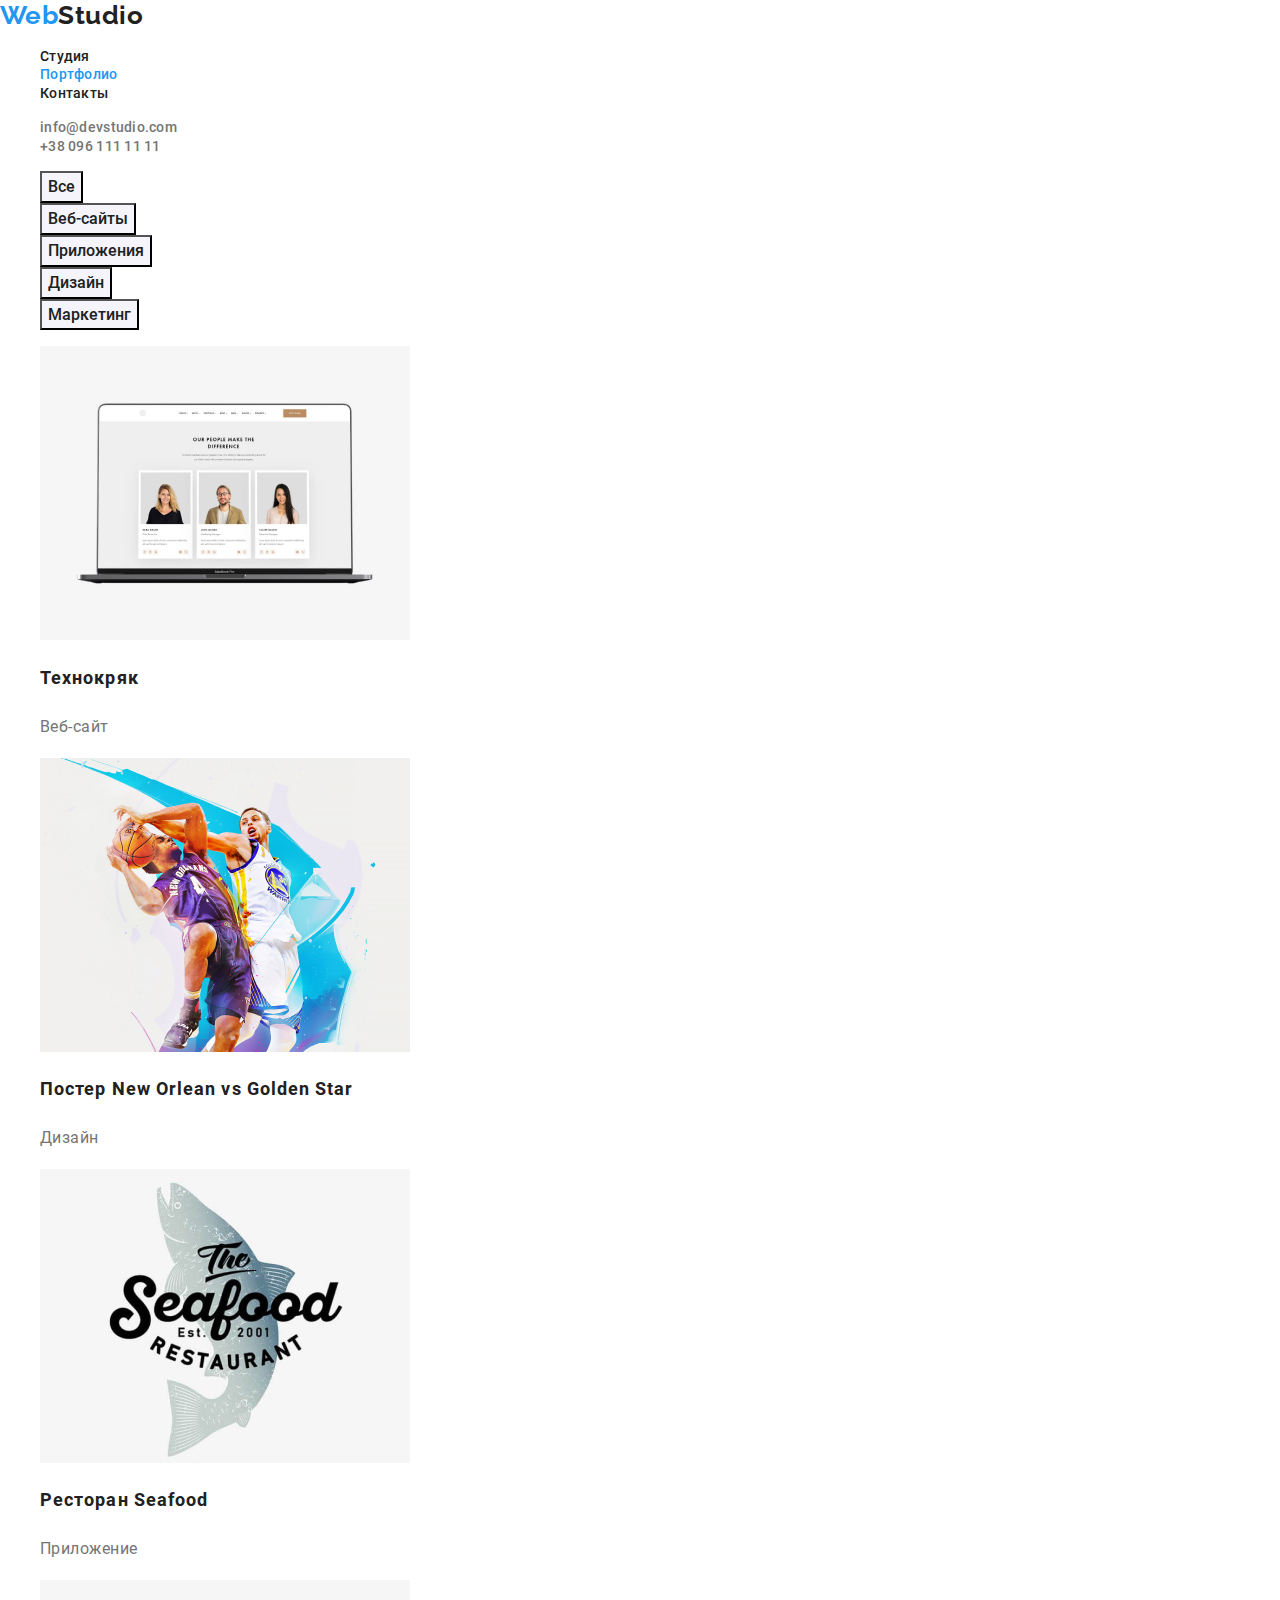
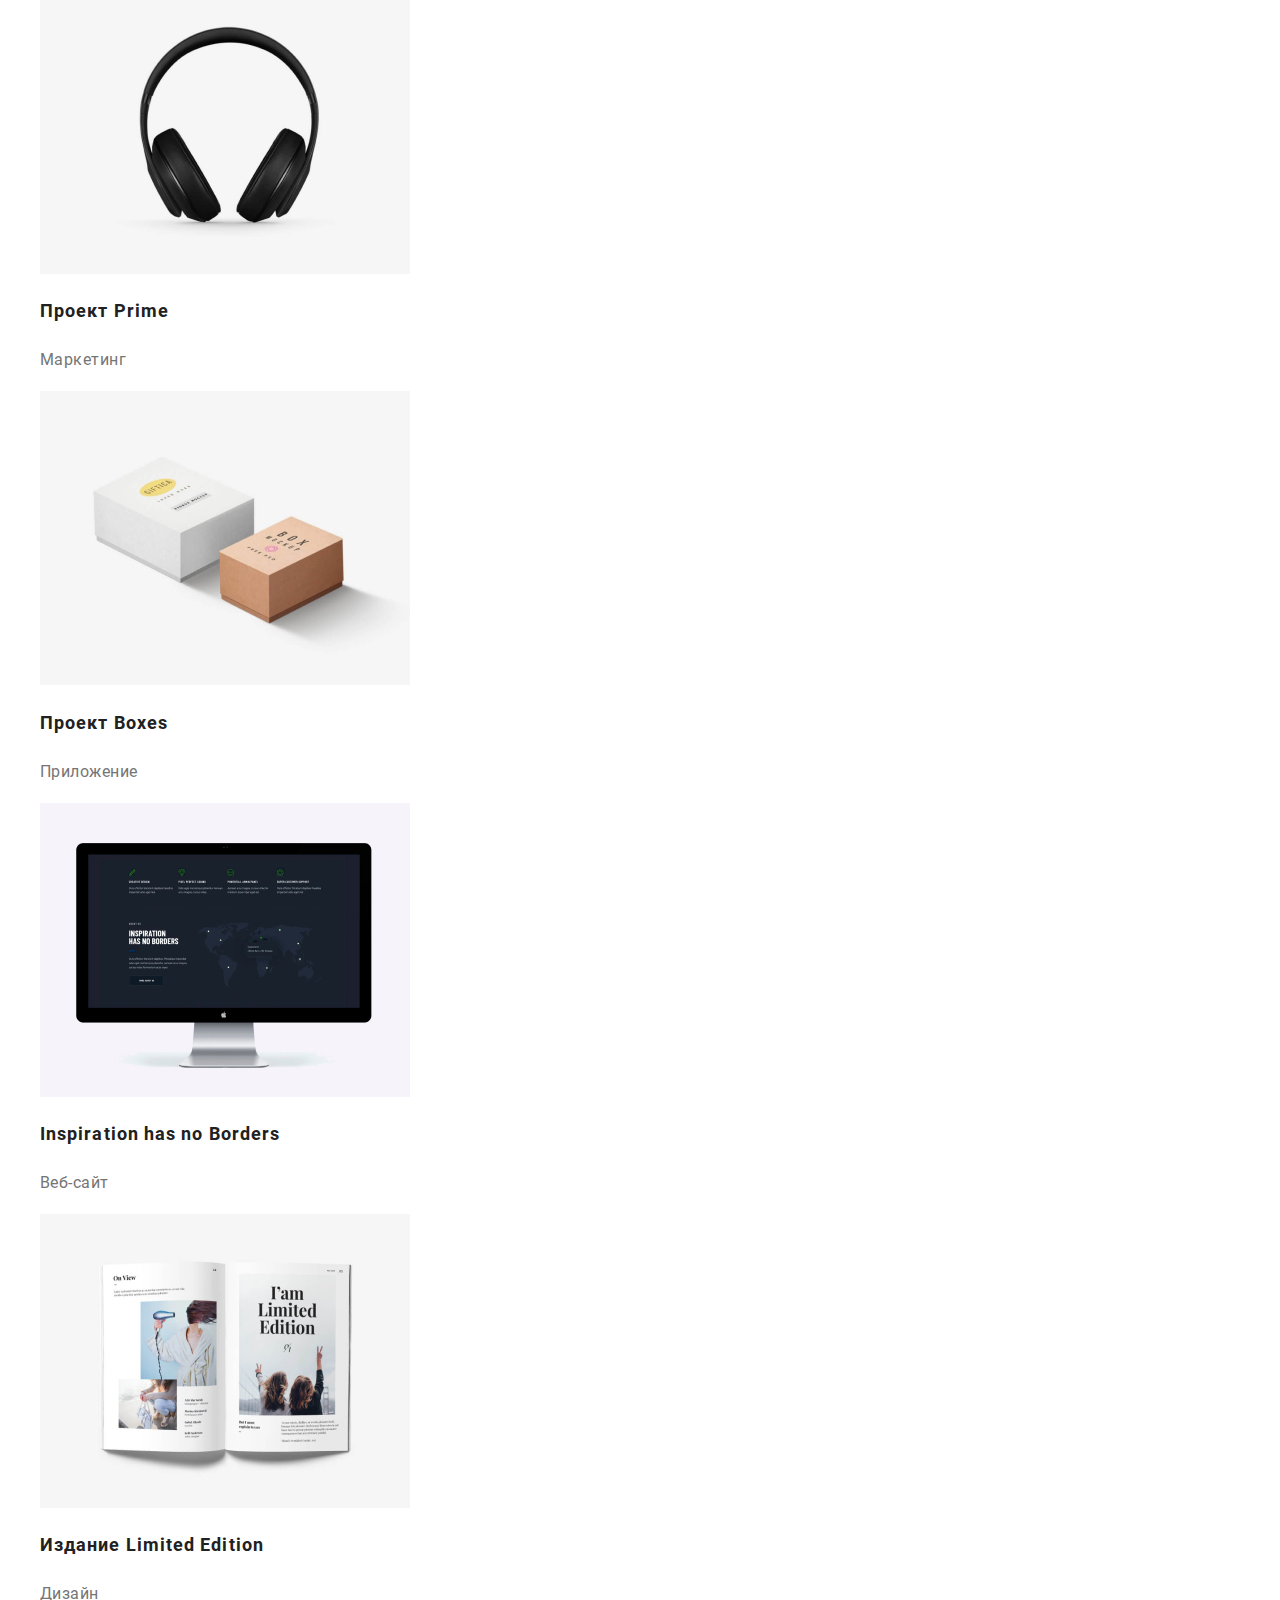
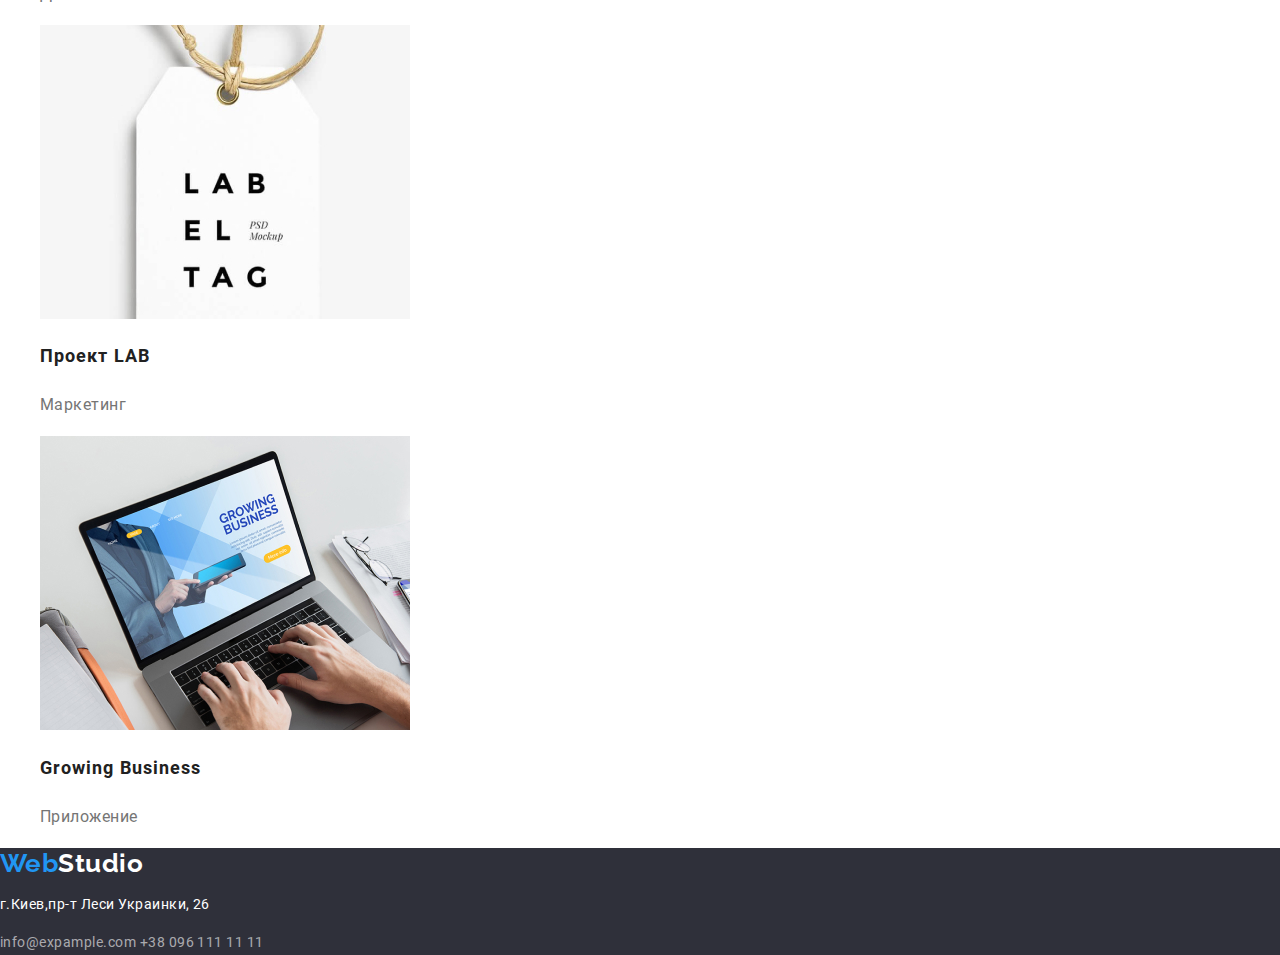
==== portfolio.html @ 57bfd63f "Add files via upload" ====
<!DOCTYPE html>
<html lang="ru-UA">
<head>
  <meta charset="UTF-8">
  <meta name="viewport" content="width=device-width, initial-scale=1.0">
  <title>Портфолио</title>
  <link href="https://fonts.googleapis.com/css2?family=Raleway:wght@700&display=swap" rel="stylesheet">
  <link rel="stylesheet" href="./css/normalize.css">
  <link rel="stylesheet" href="./css/portfolio.css">
</head>
<body>
  <!-- Шапка сайта -->
    <header class="page-header">
      <nav>
        <a href="./index.html" class="logo">Web<span class="logo-header">Studio</span></a>
        <ul class="site-nav list">
          <li><a href="./index.html" class="link">Студия</a></li>
          <li><a href="./portfolio.html" class="link current">Портфолио</a></li>
          <li><a href="" class="link">Контакты</a></li>
        </ul>
      </nav>
      <ul class="header-contacts list">
        <li><a href="mailto:info@devstudio.com" class="link">info@devstudio.com</a></li>
        <li><a href="tel:+380961111111" class="link">+38 096 111 11 11</a></li>
      </ul>
    </header>

  <main>
    <!-- Портфолио -->
    <section class="portfolio">
      <h1 hidden>Портфолио</h1>
      <ul class="list">
        <li><button class="button btn" type="button"> Все</button></li>
        <li><button class="button btn" type="button">Веб-сайты</button></li>
        <li><button class="button btn" type="button">Приложения</button></li>
        <li><button class="button btn" type="button">Дизайн</button></li>
        <li><button class="button btn" type="button">Маркетинг</button></li>
      </ul>
      
      <ul class="list">
        <li>
          <img src="./img-hw-2/img1.jpg" alt="Компьютер" 
           width="370">
          <h2 class="portfolio-title">Технокряк</h2>
          <p>Веб-сайт</p>
        </li>
        <li>
          <img src="./img-hw-2/img2.jpg" alt="Баскетбольный постер" 
           width="370">
          <h2 class="portfolio-title">Постер New Orlean vs Golden Star</h2>
          <p>Дизайн</p>
        </li>
        <li>
          <img src="./img-hw-2/img3.jpg" alt="Логотип Ресторана"
           width="370">
          <h2 class="portfolio-title">Ресторан Seafood</h2>
          <p>Приложение</p>
        </li>
        <li>
          <img src="./img-hw-2/img4.jpg" alt="Наушники" 
           width="370">
          <h2 class="portfolio-title">Проект Prime</h2>
          <p>Маркетинг</p>
        </li>
        <li>
          <img src="./img-hw-2/img5.jpg" alt="Коробочки" width="370">
          <h2 class="portfolio-title">Проект Boxes</h2>
          <p>Приложение</p>
        </li>
        <li>
          <img src="./img-hw-2/img6.jpg" alt="Монитор" width="370">
          <h2 class="portfolio-title">Inspiration has no Borders</h2>
          <p>Веб-сайт</p>
        </li>
        <li>
          <img src="./img-hw-2/img7.jpg" alt="Книга" width="370">
          <h2 class="portfolio-title">Издание Limited Edition</h2>
          <p>Дизайн</p>
        </li>
        <li>
          <img src="./img-hw-2/img8.jpg" alt="Бирка"  width="370">
          <h2 class="portfolio-title">Проект LAB</h2>
          <p>Маркетинг</p>
        </li>
        <li>
          <img src="./img-hw-2/img9.jpg" alt="Работа за компютером"  width="370">
          <h2 class="portfolio-title">Growing Business</h2>
          <p>Приложение</p>
        </li>
      </ul>
    </section>
  </main>

  <!--Подвал сайта-->
<footer class="footer">
  <a href="./index.html" class="logo">Web<span class="logo-footer">Studio</span></a>
  <address class="footer-contacts">
    <p>г.Киев,пр-т Леси Украинки, 26</p>
    <a class="contact" href="mailto:info@expample.com">info@expample.com</a>
    <a class="contact" href="tel:+380961111111">+38 096 111 11 11</a>
  </address>
</footer>
</body>

</html>
---- css/portfolio.css ----
/* Основной цвет текста #757575 */
/* Вторичный цвет текста #212121 */
/* Белый цвет #FFFFFF */
/* Акцент #2196F3 */
/* Цвет контактов футера rgba(255, 255, 255, 0.6) */
/* Цвет основного фона #ffffff */
/* Вторичный цвет фона  #2F303A */
/* Дополнительный цвет фона #F5F4FA */

/* roboto-regular - latin_cyrillic */
@font-face {
  font-family: 'Roboto';
  font-style: normal;
  font-weight: 400;
  src: url('../fonts/roboto/roboto-v20-latin_cyrillic-regular.eot');
  src: local('Roboto'), local('Roboto-Regular'),
    url('../fonts/roboto/roboto-v20-latin_cyrillic-regular.eot?#iefix')
      format('embedded-opentype'),
    /* IE6-IE8 */ url('../fonts/roboto/roboto-v20-latin_cyrillic-regular.woff2')
      format('woff2'),
    /* Super Modern Browsers */
      url('../fonts/roboto/roboto-v20-latin_cyrillic-regular.woff')
      format('woff'),
    /* Modern Browsers */
      url('../fonts/roboto/roboto-v20-latin_cyrillic-regular.ttf')
      format('truetype'),
    /* Safari, Android, iOS */
      url('../fonts/roboto/roboto-v20-latin_cyrillic-regular.svg#Roboto')
      format('svg'); /* Legacy iOS */
}
/* roboto-500 - latin_cyrillic */
@font-face {
  font-family: 'Roboto';
  font-style: normal;
  font-weight: 500;
  src: url('../fonts/roboto/roboto-v20-latin_cyrillic-500.eot');
  src: local('Roboto Medium'), local('Roboto-Medium'),
    url('../fonts/roboto/roboto-v20-latin_cyrillic-500.eot?#iefix')
      format('embedded-opentype'),
    /* IE6-IE8 */ url('../fonts/roboto/roboto-v20-latin_cyrillic-500.woff2')
      format('woff2'),
    /* Super Modern Browsers */
      url('../fonts/roboto/roboto-v20-latin_cyrillic-500.woff') format('woff'),
    /* Modern Browsers */
      url('../fonts/roboto/roboto-v20-latin_cyrillic-500.ttf')
      format('truetype'),
    /* Safari, Android, iOS */
      url('../fonts/roboto/roboto-v20-latin_cyrillic-500.svg#Roboto')
      format('svg'); /* Legacy iOS */
}
/* roboto-700 - latin_cyrillic */
@font-face {
  font-family: 'Roboto';
  font-style: normal;
  font-weight: 700;
  src: url('../fonts/roboto/roboto-v20-latin_cyrillic-700.eot');
  src: local('Roboto Bold'), local('Roboto-Bold'),
    url('../fonts/roboto/roboto-v20-latin_cyrillic-700.eot?#iefix')
      format('embedded-opentype'),
    /* IE6-IE8 */ url('../fonts/roboto/roboto-v20-latin_cyrillic-700.woff2')
      format('woff2'),
    /* Super Modern Browsers */
      url('../fonts/roboto/roboto-v20-latin_cyrillic-700.woff') format('woff'),
    /* Modern Browsers */
      url('../fonts/roboto/roboto-v20-latin_cyrillic-700.ttf')
      format('truetype'),
    /* Safari, Android, iOS */
      url('../fonts/roboto/roboto-v20-latin_cyrillic-700.svg#Roboto')
      format('svg'); /* Legacy iOS */
}
/* roboto-900 - latin_cyrillic */
@font-face {
  font-family: 'Roboto';
  font-style: normal;
  font-weight: 900;
  src: url('../fonts/roboto/roboto-v20-latin_cyrillic-900.eot');
  src: local('Roboto Black'), local('Roboto-Black'),
    url('../fonts/roboto/roboto-v20-latin_cyrillic-900.eot?#iefix')
      format('embedded-opentype'),
    /* IE6-IE8 */ url('../fonts/roboto/roboto-v20-latin_cyrillic-900.woff2')
      format('woff2'),
    /* Super Modern Browsers */
      url('../fonts/roboto/roboto-v20-latin_cyrillic-900.woff') format('woff'),
    /* Modern Browsers */
      url('../fonts/roboto/roboto-v20-latin_cyrillic-900.ttf')
      format('truetype'),
    /* Safari, Android, iOS */
      url('../fonts/roboto/roboto-v20-latin_cyrillic-900.svg#Roboto')
      format('svg'); /* Legacy iOS */
}

:root {
  --main-text-color: #757575;
  --title-text-color: #212121;
  --accent: #2196f3;
  --white: #ffffff;
  --footer-contact: rgba (255, 255, 255, 0.6);
  --main-bgc: #ffffff;
  --scnd-bgc: #2f303a;
  --third-bgc: #f5f4fa;
}

/* Страница Портфолио */

.list {
  list-style: none;
}
body {
  background-color: var(--main-bgc);

  font-family: 'Roboto', sans-serif;
  letter-spacing: 0.03em;
  color: var(--main-text-color);
}

/* Стилизация Чердака */
.page-header .link {
  font-weight: 500;
  font-size: 14px;
  line-height: 1.14;
  letter-spacing: 0.02em;
  text-decoration: none;
  color: #212121;
}
.site-nav .link.current {
  color: var(--accent);
}
.site-nav .link:hover,
.site-nav .link:focus {
  color: var(--accent);
}
.header-contacts .link:hover,
.header-contacts .link:focus {
  color: var(--accent);
}
.logo {
  font-family: 'Raleway', sans-serif;
  font-weight: 700;
  font-size: 26px;
  line-height: 1.19;
  text-decoration: none;
  color: #2196f3;
}
.logo-header {
  color: var(--title-text-color);
}
.header-contacts .link {
  text-decoration: none;
  color: var(--main-text-color);
}
/* Стилизация портфолио */
.portfolio-title {
  font-weight: 700;
  font-size: 18px;
  line-height: 2;
  letter-spacing: 0.06em;
  color: var(--title-text-color);
}
.portfolio p {
  font-size: 16px;
  line-height: 1.87;
}
.button {
  font-family: inherit;
}
.btn {
  background-color: var(--third-bgc);

  font-weight: 500;
  font-size: 16px;
  line-height: 1.62;
  color: var(--title-text-color);
}
.btn:hover,
.btn:focus {
  background-color: var(--accent);
  color: var(--white);
}

/* Стилизация подвала  */
.footer {
  background-color: #2f303a;

  font-weight: 400;
  font-size: 14px;
  line-height: 1.71;
}
.logo-footer {
  color: var(--white);
}
.footer-contacts p {
  font-style: normal;
  text-decoration: none;
  color: #ffffff;
}
.footer-contacts a {
  font-style: normal;
  text-decoration: none;
  color: rgba(255, 255, 255, 0.6);
}
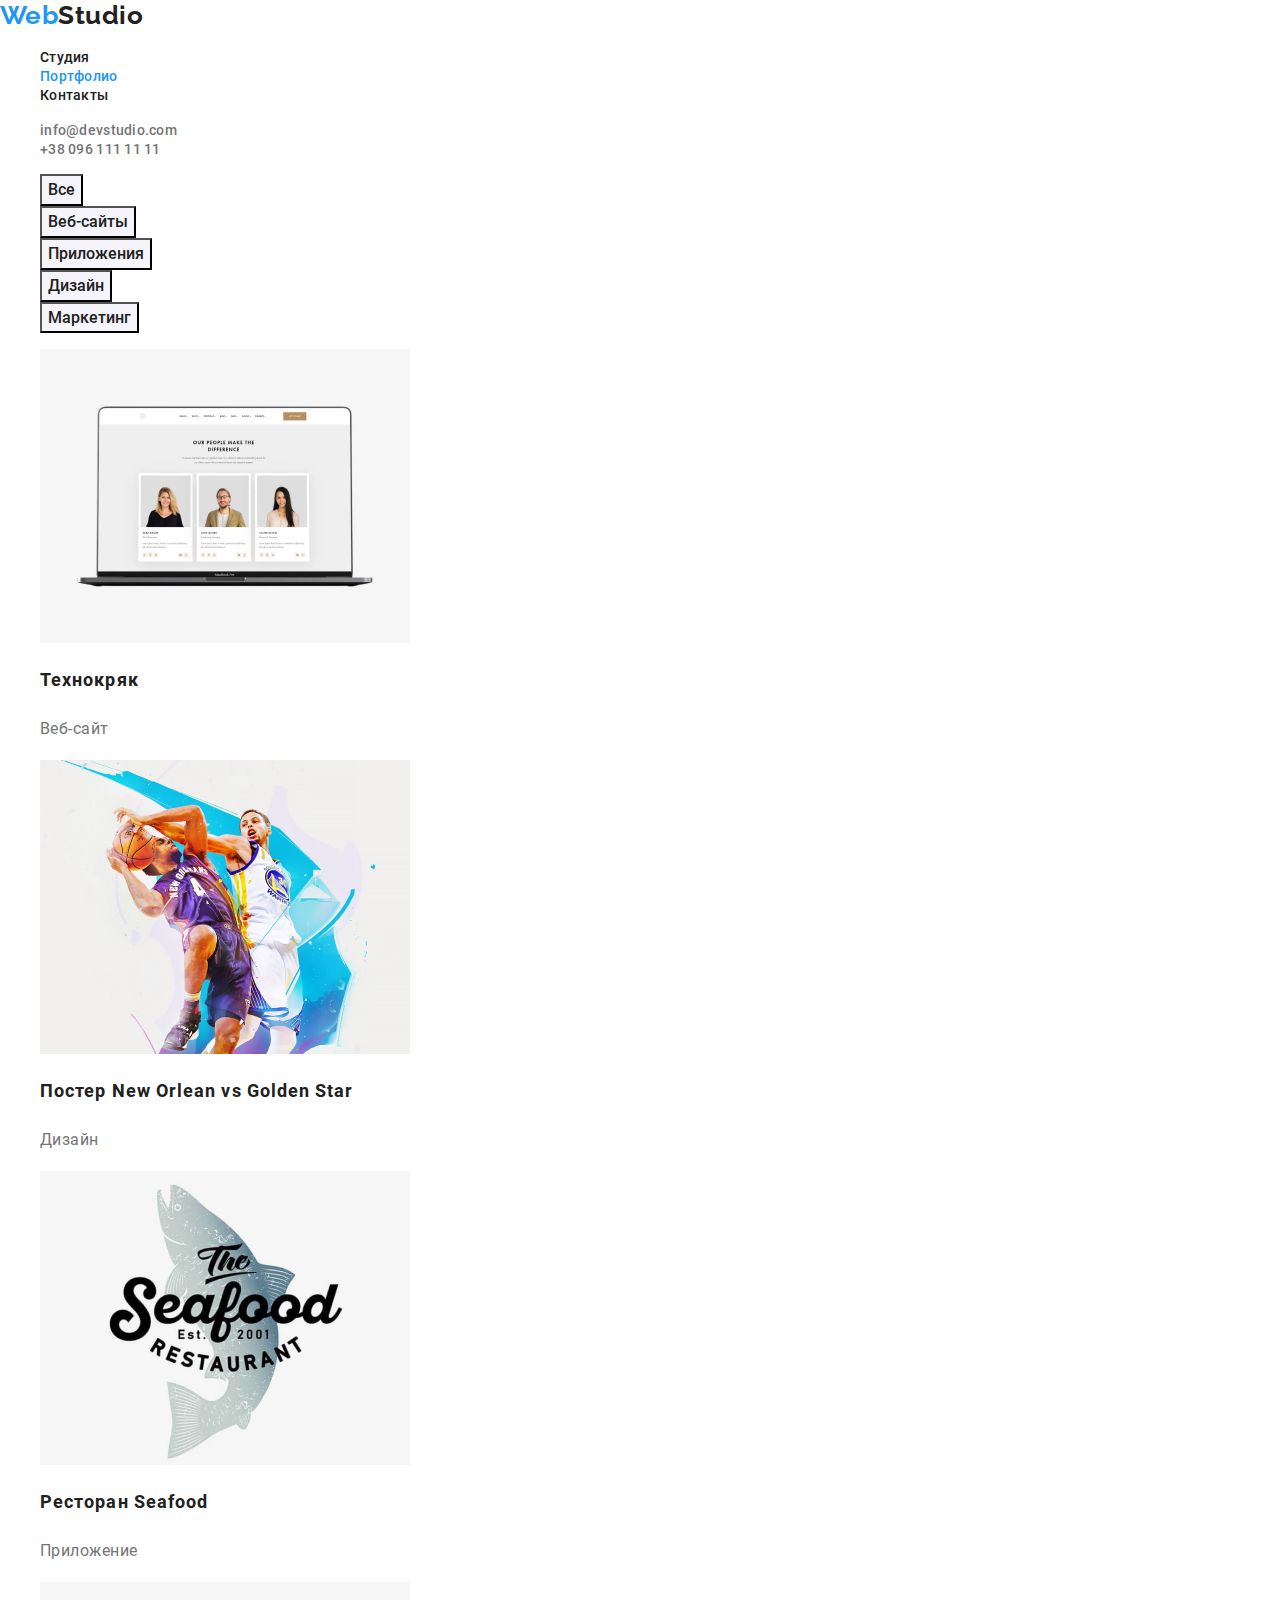
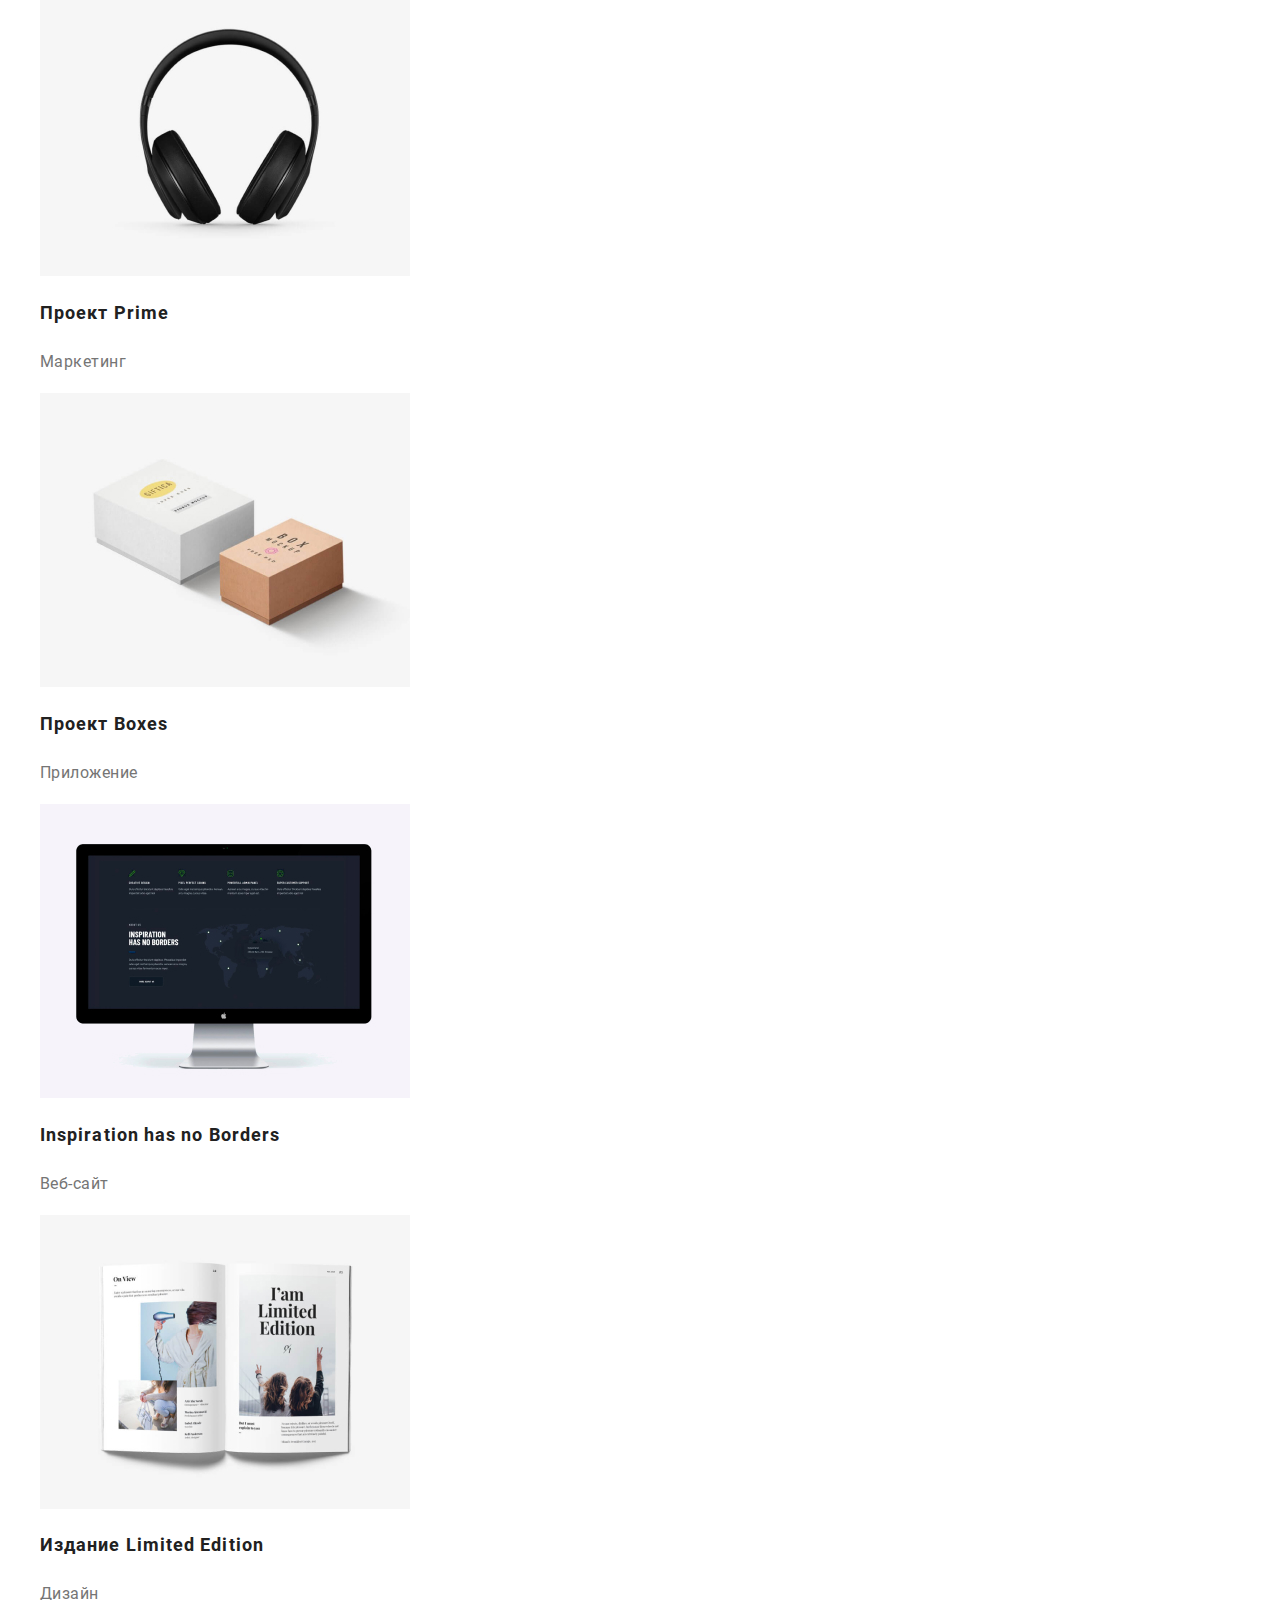
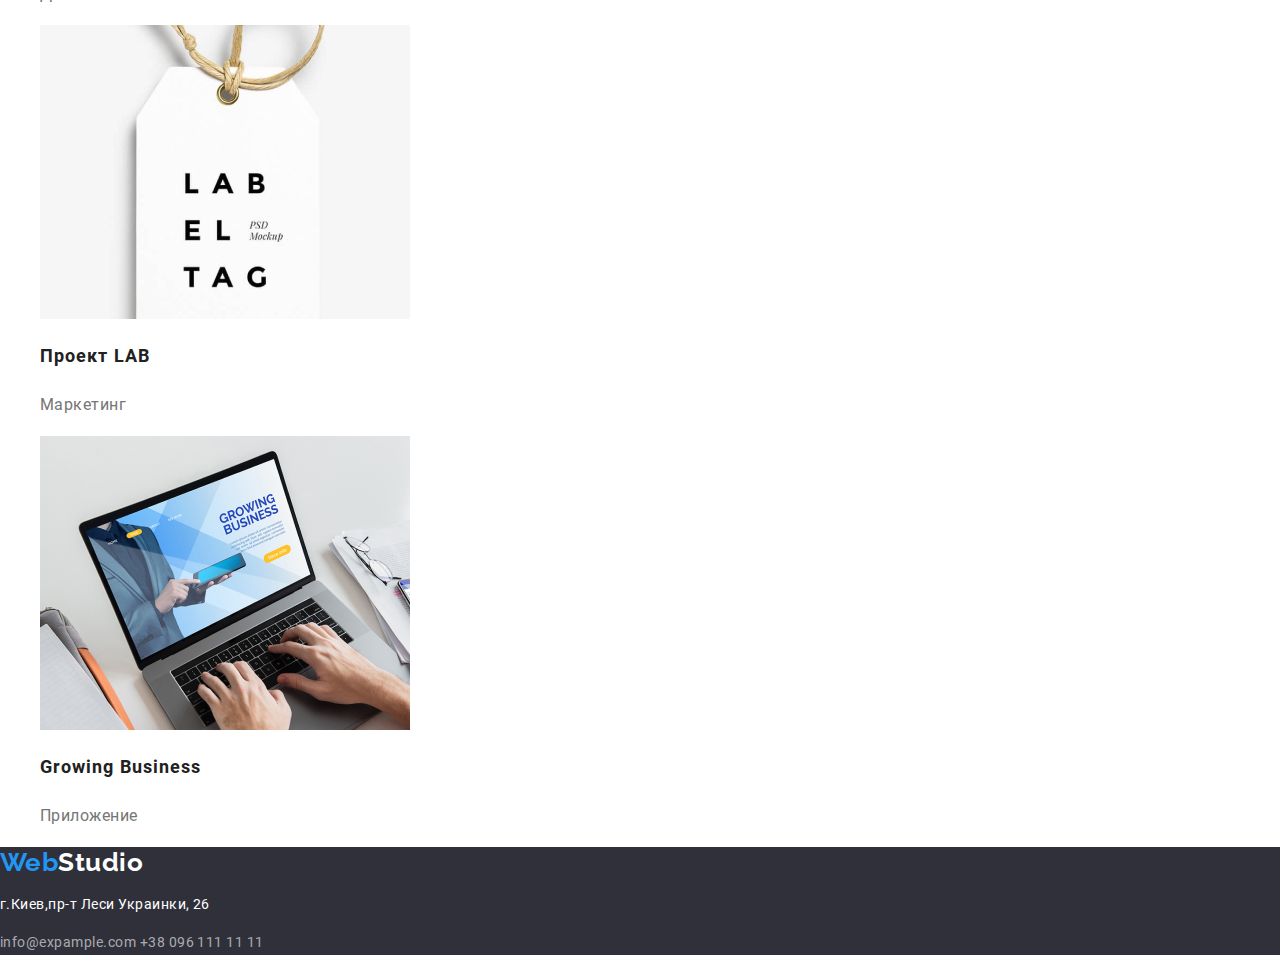
==== commit 3c85a953: "chenging normalize.css" ====
--- a/portfolio.html
+++ b/portfolio.html
@@ -5,7 +5,9 @@
   <meta name="viewport" content="width=device-width, initial-scale=1.0">
   <title>Портфолио</title>
   <link href="https://fonts.googleapis.com/css2?family=Raleway:wght@700&display=swap" rel="stylesheet">
-  <link rel="stylesheet" href="./css/normalize.css">
+  <link rel="stylesheet" href="https://cdnjs.cloudflare.com/ajax/libs/modern-normalize/1.0.0/modern-normalize.min.css"
+  integrity="sha512-ISS7cAi1PEhQ8jnbJpJZMd29NlhNj4AWYyLOSp2CE/CsHxTCu+r+t0D2yoJudVrd0/8fTVPUVDzY5Tvli75u/g=="
+  crossorigin="anonymous" /> 
   <link rel="stylesheet" href="./css/portfolio.css">
 </head>
 <body>
--- a/css/portfolio.css
+++ b/css/portfolio.css
@@ -100,12 +100,23 @@
   --third-bgc: #f5f4fa;
 }
 
+html {
+  box-sizing: border-box;
+}
+
+*,  /* всем элементам */
+*::before,  /* всем элементам до и после */
+*::after {
+  box-sizing: inherit; /*наследовать размер*/
+}
+
 /* Страница Портфолио */
 
 .list {
   list-style: none;
 }
 body {
+  margin: 0;
   background-color: var(--main-bgc);
 
   font-family: 'Roboto', sans-serif;
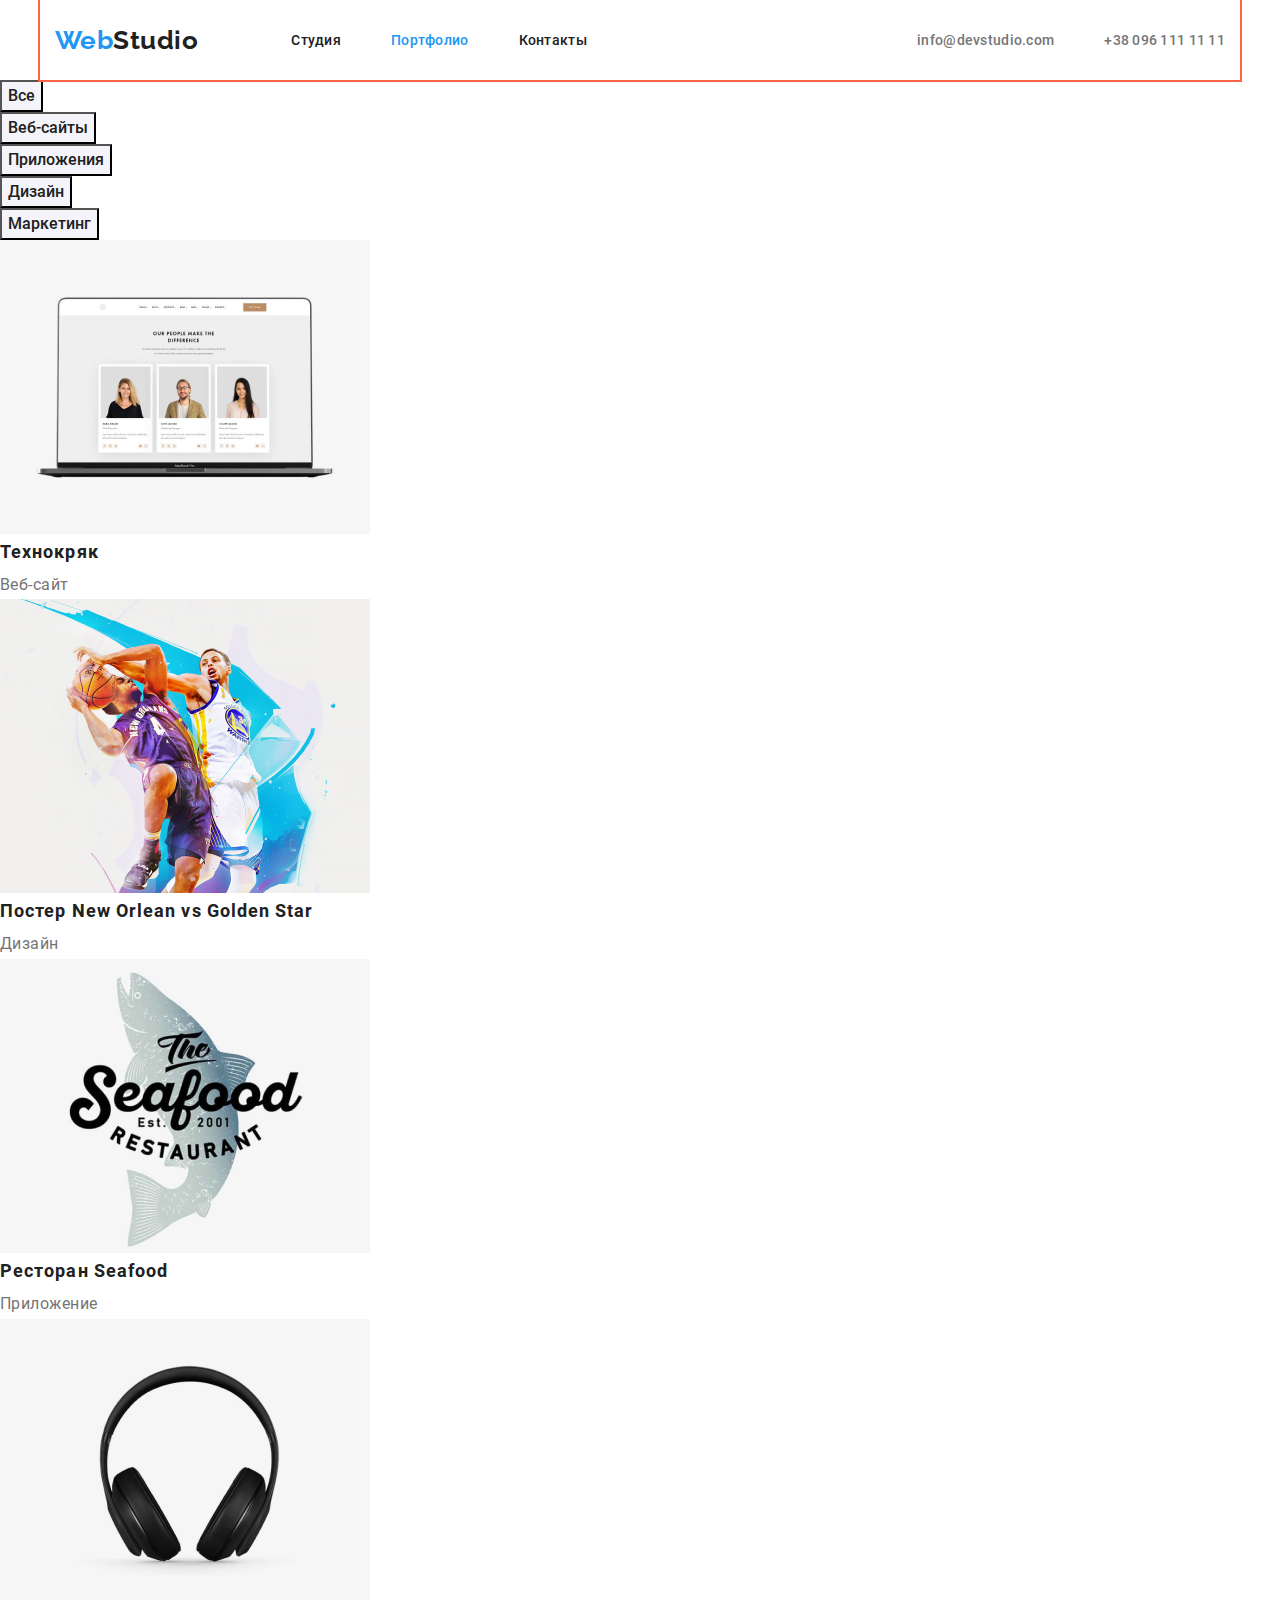
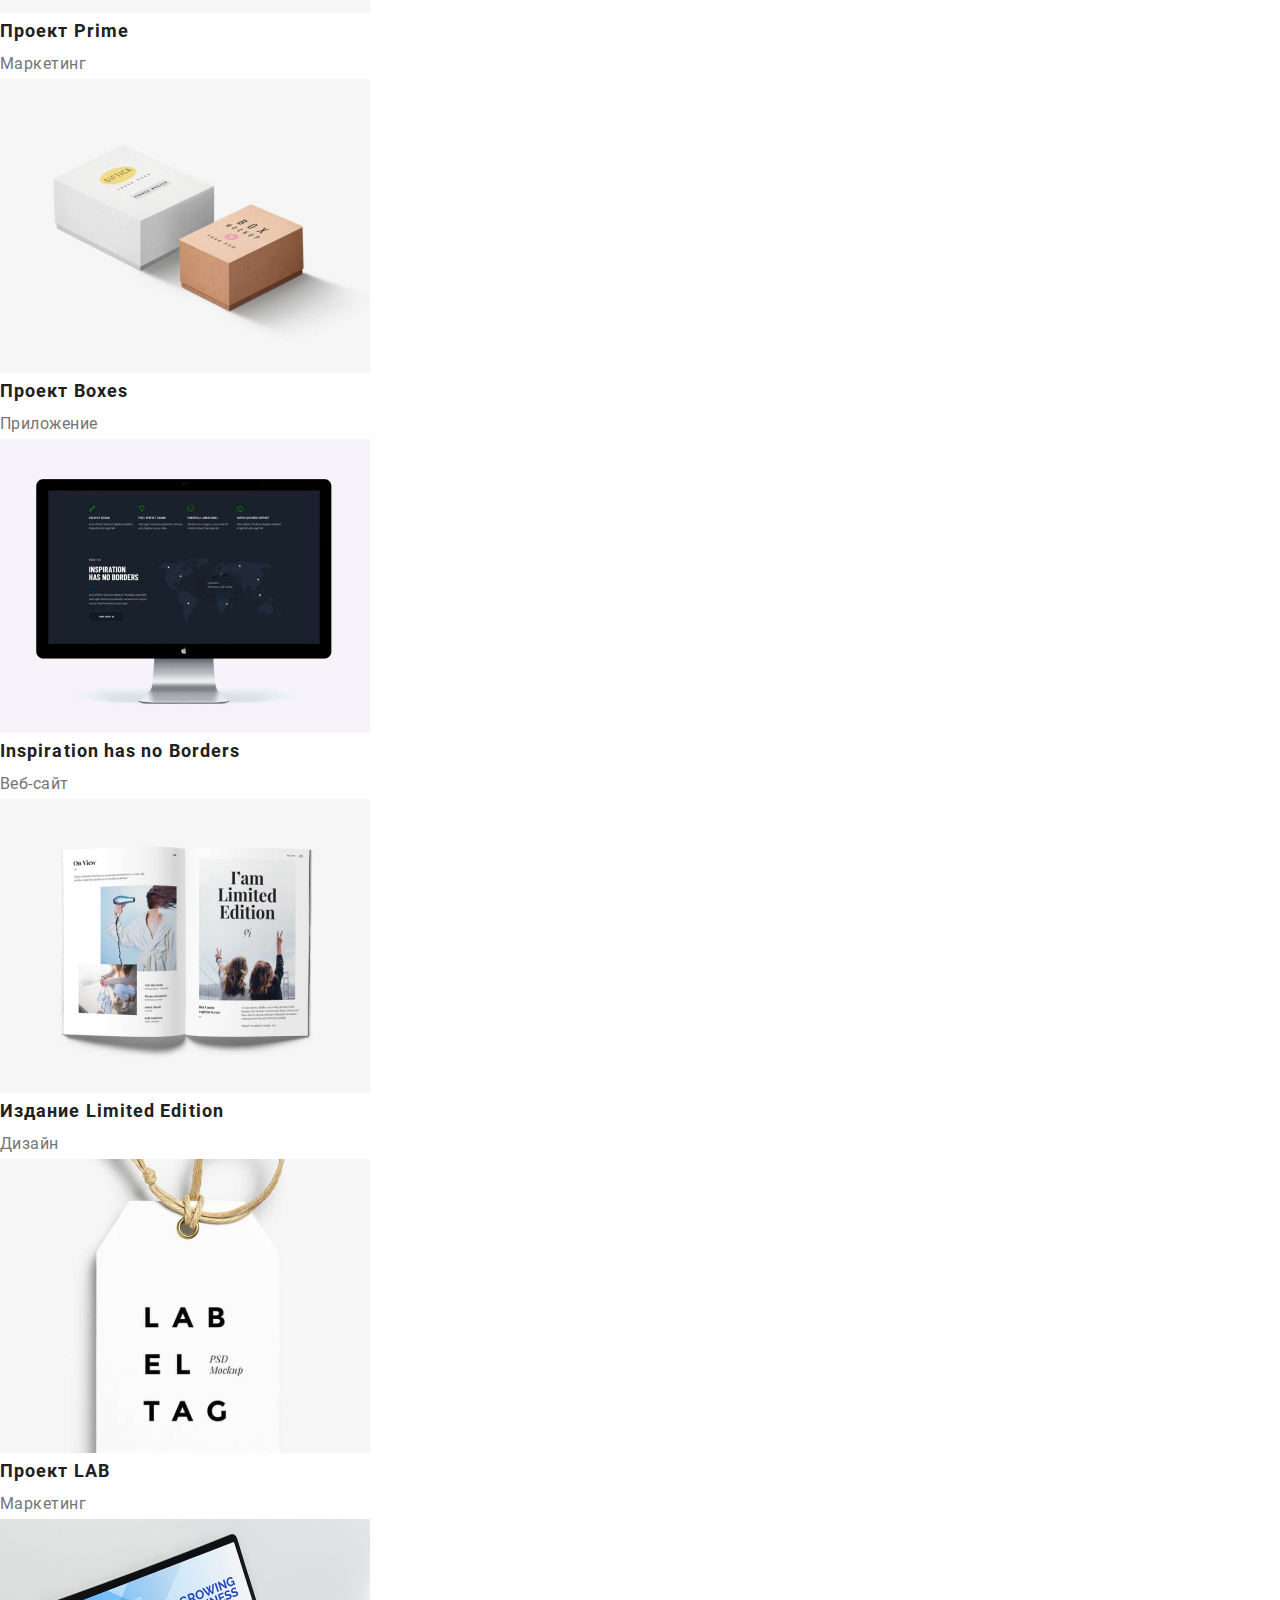
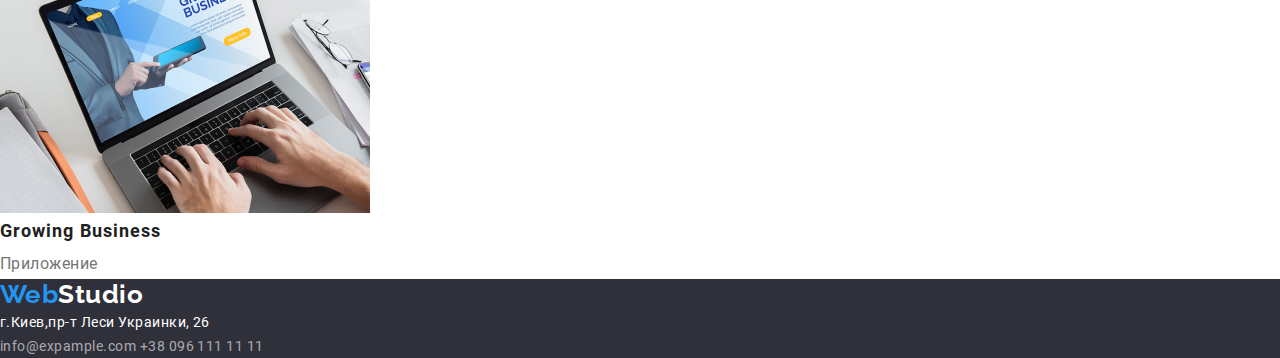
==== commit a8f6241f: "Разметка хедера, хиро и преймущества" ====
--- a/portfolio.html
+++ b/portfolio.html
@@ -8,24 +8,28 @@
   <link rel="stylesheet" href="https://cdnjs.cloudflare.com/ajax/libs/modern-normalize/1.0.0/modern-normalize.min.css"
   integrity="sha512-ISS7cAi1PEhQ8jnbJpJZMd29NlhNj4AWYyLOSp2CE/CsHxTCu+r+t0D2yoJudVrd0/8fTVPUVDzY5Tvli75u/g=="
   crossorigin="anonymous" /> 
+  <link rel="stylesheet" href="./css/common.css">
   <link rel="stylesheet" href="./css/portfolio.css">
 </head>
 <body>
   <!-- Шапка сайта -->
     <header class="page-header">
-      <nav>
+      <div class="head-box container">
         <a href="./index.html" class="logo">Web<span class="logo-header">Studio</span></a>
-        <ul class="site-nav list">
-          <li><a href="./index.html" class="link">Студия</a></li>
-          <li><a href="./portfolio.html" class="link current">Портфолио</a></li>
-          <li><a href="" class="link">Контакты</a></li>
+        <nav class="site-nav">
+          <ul class="nav-list list">
+            <li class="item"><a href="./index.html" class="link">Студия</a></li>
+            <li class="item"><a href="./portfolio.html" class="link current">Портфолио</a></li>
+            <li class="item"><a href="" class="link">Контакты</a></li>
+          </ul>
+        </nav>
+        <ul class="header-contacts list">
+          <li class="item"><a href="mailto:info@devstudio.com" class="link">info@devstudio.com</a></li>
+          <li class="item"><a href="tel:+380961111111" class="link">+38 096 111 11 11</a></li>
         </ul>
-      </nav>
-      <ul class="header-contacts list">
-        <li><a href="mailto:info@devstudio.com" class="link">info@devstudio.com</a></li>
-        <li><a href="tel:+380961111111" class="link">+38 096 111 11 11</a></li>
-      </ul>
+      </div>
     </header>
+
 
   <main>
     <!-- Портфолио -->
--- a/css/common.css
+++ b/css/common.css
@@ -0,0 +1,245 @@
+/* Основной цвет текста #757575 */
+/* Вторичный цвет текста #212121 */
+/* Белый цвет #FFFFFF */
+/* Акцент #2196F3 */
+/* Цвет контактов футера rgba(255, 255, 255, 0.6) */
+/* Цвет основного фона #ffffff */
+/* Вторичный цвет фона  #2F303A */
+/* Дополнительный цвет фона #F5F4FA */
+
+/* roboto-regular - latin_cyrillic */
+@font-face {
+  font-family: 'Roboto';
+  font-style: normal;
+  font-weight: 400;
+  src: url('../fonts/roboto/roboto-v20-latin_cyrillic-regular.eot');
+  src: local('Roboto'), local('Roboto-Regular'),
+    url('../fonts/roboto/roboto-v20-latin_cyrillic-regular.eot?#iefix')
+      format('embedded-opentype'),
+    /* IE6-IE8 */ url('../fonts/roboto/roboto-v20-latin_cyrillic-regular.woff2')
+      format('woff2'),
+    /* Super Modern Browsers */
+      url('../fonts/roboto/roboto-v20-latin_cyrillic-regular.woff')
+      format('woff'),
+    /* Modern Browsers */
+      url('../fonts/roboto/roboto-v20-latin_cyrillic-regular.ttf')
+      format('truetype'),
+    /* Safari, Android, iOS */
+      url('../fonts/roboto/roboto-v20-latin_cyrillic-regular.svg#Roboto')
+      format('svg'); /* Legacy iOS */
+}
+/* roboto-500 - latin_cyrillic */
+@font-face {
+  font-family: 'Roboto';
+  font-style: normal;
+  font-weight: 500;
+  src: url('../fonts/roboto/roboto-v20-latin_cyrillic-500.eot');
+  src: local('Roboto Medium'), local('Roboto-Medium'),
+    url('../fonts/roboto/roboto-v20-latin_cyrillic-500.eot?#iefix')
+      format('embedded-opentype'),
+    /* IE6-IE8 */ url('../fonts/roboto/roboto-v20-latin_cyrillic-500.woff2')
+      format('woff2'),
+    /* Super Modern Browsers */
+      url('../fonts/roboto/roboto-v20-latin_cyrillic-500.woff') format('woff'),
+    /* Modern Browsers */
+      url('../fonts/roboto/roboto-v20-latin_cyrillic-500.ttf')
+      format('truetype'),
+    /* Safari, Android, iOS */
+      url('../fonts/roboto/roboto-v20-latin_cyrillic-500.svg#Roboto')
+      format('svg'); /* Legacy iOS */
+}
+/* roboto-700 - latin_cyrillic */
+@font-face {
+  font-family: 'Roboto';
+  font-style: normal;
+  font-weight: 700;
+  src: url('../fonts/roboto/roboto-v20-latin_cyrillic-700.eot');
+  src: local('Roboto Bold'), local('Roboto-Bold'),
+    url('../fonts/roboto/roboto-v20-latin_cyrillic-700.eot?#iefix')
+      format('embedded-opentype'),
+    /* IE6-IE8 */ url('../fonts/roboto/roboto-v20-latin_cyrillic-700.woff2')
+      format('woff2'),
+    /* Super Modern Browsers */
+      url('../fonts/roboto/roboto-v20-latin_cyrillic-700.woff') format('woff'),
+    /* Modern Browsers */
+      url('../fonts/roboto/roboto-v20-latin_cyrillic-700.ttf')
+      format('truetype'),
+    /* Safari, Android, iOS */
+      url('../fonts/roboto/roboto-v20-latin_cyrillic-700.svg#Roboto')
+      format('svg'); /* Legacy iOS */
+}
+/* roboto-900 - latin_cyrillic */
+@font-face {
+  font-family: 'Roboto';
+  font-style: normal;
+  font-weight: 900;
+  src: url('../fonts/roboto/roboto-v20-latin_cyrillic-900.eot');
+  src: local('Roboto Black'), local('Roboto-Black'),
+    url('../fonts/roboto/roboto-v20-latin_cyrillic-900.eot?#iefix')
+      format('embedded-opentype'),
+    /* IE6-IE8 */ url('../fonts/roboto/roboto-v20-latin_cyrillic-900.woff2')
+      format('woff2'),
+    /* Super Modern Browsers */
+      url('../fonts/roboto/roboto-v20-latin_cyrillic-900.woff') format('woff'),
+    /* Modern Browsers */
+      url('../fonts/roboto/roboto-v20-latin_cyrillic-900.ttf')
+      format('truetype'),
+    /* Safari, Android, iOS */
+      url('../fonts/roboto/roboto-v20-latin_cyrillic-900.svg#Roboto')
+      format('svg'); /* Legacy iOS */
+}
+
+:root {
+  --main-text-color: #757575;
+  --title-text-color: #212121;
+  --accent: #2196f3;
+  --white: #ffffff;
+  --footer-contact: rgba (255, 255, 255, 0.6);
+  --main-bgc: #ffffff;
+  --scnd-bgc: #2f303a;
+  --third-bgc: #f5f4fa;
+}
+
+html {
+  box-sizing: border-box;
+}
+
+*,
+*::before,
+*::after {
+  box-sizing: inherit;
+}
+
+/* Утилиты */
+
+.visually-hidden {
+  position: absolute !important;
+  clip: rect(1px 1px 1px 1px);
+  clip: rect(1px, 1px, 1px, 1px);
+  padding: 0 !important;
+  border: 0 !important;
+  height: 1px !important;
+  width: 1px !important;
+  overflow: hidden;
+}
+
+img {
+  display: block;
+  max-width: 100%;
+  height: auto;
+}
+
+h1,
+h2,
+h3,
+p {
+  margin: 0;
+}
+
+.section {
+  padding-top: 94px;
+  padding-bottom: 94px;
+}
+
+.list {
+  padding: 0;
+  margin: 0;
+  list-style: none;
+}
+.container {
+  width: 1200px;
+  padding-left: 15px;
+  padding-right: 15px;
+  margin-right: auto;
+  margin-left: auto;
+  outline: 2px solid tomato;
+}
+
+/* Главная страница */
+
+body {
+  margin: 0;
+  background-color: var(--main-bgc);
+
+  font-family: 'Roboto', sans-serif;
+  letter-spacing: 0.03em;
+  color: var(--main-text-color);
+}
+
+/* Шапка */
+
+.page-header .link {
+  font-weight: 500;
+  font-size: 14px;
+  line-height: 1.142;
+  letter-spacing: 0.02em;
+  text-decoration: none;
+  color: #212121;
+}
+
+.head-box {
+  display: flex;
+  align-items: center;
+}
+
+.logo {
+  font-family: 'Raleway', sans-serif;
+  font-weight: 700;
+  font-size: 26px;
+  line-height: 1.192;
+  text-decoration: none;
+  color: #2196f3;
+}
+.logo-header {
+  color: var(--title-text-color);
+}
+
+.site-nav {
+  margin-left: 93px;
+}
+.site-nav .link.current {
+  color: var(--accent);
+}
+.site-nav .link:hover,
+.site-nav .link:focus {
+  color: var(--accent);
+}
+
+.nav-list {
+  display: flex;
+}
+
+.nav-list .link {
+  display: block;
+  padding-top: 32px;
+  padding-bottom: 32px;
+}
+
+.nav-list .item:not(:last-child) {
+  margin-right: 50px;
+}
+
+.header-contacts {
+  display: flex;
+  margin-left: auto;
+}
+
+.header-contacts .link {
+  display: block;
+  padding-top: 32px;
+  padding-bottom: 32px;
+}
+
+.header-contacts .link:hover,
+.header-contacts .link:focus {
+  color: var(--accent);
+}
+
+.header-contacts .link {
+  color: var(--main-text-color);
+  text-decoration: none;
+}
+
+.header-contacts .item + .item {
+  margin-left: 50px;
+}
--- a/css/portfolio.css
+++ b/css/portfolio.css
@@ -1,164 +1,3 @@
-/* Основной цвет текста #757575 */
-/* Вторичный цвет текста #212121 */
-/* Белый цвет #FFFFFF */
-/* Акцент #2196F3 */
-/* Цвет контактов футера rgba(255, 255, 255, 0.6) */
-/* Цвет основного фона #ffffff */
-/* Вторичный цвет фона  #2F303A */
-/* Дополнительный цвет фона #F5F4FA */
-
-/* roboto-regular - latin_cyrillic */
-@font-face {
-  font-family: 'Roboto';
-  font-style: normal;
-  font-weight: 400;
-  src: url('../fonts/roboto/roboto-v20-latin_cyrillic-regular.eot');
-  src: local('Roboto'), local('Roboto-Regular'),
-    url('../fonts/roboto/roboto-v20-latin_cyrillic-regular.eot?#iefix')
-      format('embedded-opentype'),
-    /* IE6-IE8 */ url('../fonts/roboto/roboto-v20-latin_cyrillic-regular.woff2')
-      format('woff2'),
-    /* Super Modern Browsers */
-      url('../fonts/roboto/roboto-v20-latin_cyrillic-regular.woff')
-      format('woff'),
-    /* Modern Browsers */
-      url('../fonts/roboto/roboto-v20-latin_cyrillic-regular.ttf')
-      format('truetype'),
-    /* Safari, Android, iOS */
-      url('../fonts/roboto/roboto-v20-latin_cyrillic-regular.svg#Roboto')
-      format('svg'); /* Legacy iOS */
-}
-/* roboto-500 - latin_cyrillic */
-@font-face {
-  font-family: 'Roboto';
-  font-style: normal;
-  font-weight: 500;
-  src: url('../fonts/roboto/roboto-v20-latin_cyrillic-500.eot');
-  src: local('Roboto Medium'), local('Roboto-Medium'),
-    url('../fonts/roboto/roboto-v20-latin_cyrillic-500.eot?#iefix')
-      format('embedded-opentype'),
-    /* IE6-IE8 */ url('../fonts/roboto/roboto-v20-latin_cyrillic-500.woff2')
-      format('woff2'),
-    /* Super Modern Browsers */
-      url('../fonts/roboto/roboto-v20-latin_cyrillic-500.woff') format('woff'),
-    /* Modern Browsers */
-      url('../fonts/roboto/roboto-v20-latin_cyrillic-500.ttf')
-      format('truetype'),
-    /* Safari, Android, iOS */
-      url('../fonts/roboto/roboto-v20-latin_cyrillic-500.svg#Roboto')
-      format('svg'); /* Legacy iOS */
-}
-/* roboto-700 - latin_cyrillic */
-@font-face {
-  font-family: 'Roboto';
-  font-style: normal;
-  font-weight: 700;
-  src: url('../fonts/roboto/roboto-v20-latin_cyrillic-700.eot');
-  src: local('Roboto Bold'), local('Roboto-Bold'),
-    url('../fonts/roboto/roboto-v20-latin_cyrillic-700.eot?#iefix')
-      format('embedded-opentype'),
-    /* IE6-IE8 */ url('../fonts/roboto/roboto-v20-latin_cyrillic-700.woff2')
-      format('woff2'),
-    /* Super Modern Browsers */
-      url('../fonts/roboto/roboto-v20-latin_cyrillic-700.woff') format('woff'),
-    /* Modern Browsers */
-      url('../fonts/roboto/roboto-v20-latin_cyrillic-700.ttf')
-      format('truetype'),
-    /* Safari, Android, iOS */
-      url('../fonts/roboto/roboto-v20-latin_cyrillic-700.svg#Roboto')
-      format('svg'); /* Legacy iOS */
-}
-/* roboto-900 - latin_cyrillic */
-@font-face {
-  font-family: 'Roboto';
-  font-style: normal;
-  font-weight: 900;
-  src: url('../fonts/roboto/roboto-v20-latin_cyrillic-900.eot');
-  src: local('Roboto Black'), local('Roboto-Black'),
-    url('../fonts/roboto/roboto-v20-latin_cyrillic-900.eot?#iefix')
-      format('embedded-opentype'),
-    /* IE6-IE8 */ url('../fonts/roboto/roboto-v20-latin_cyrillic-900.woff2')
-      format('woff2'),
-    /* Super Modern Browsers */
-      url('../fonts/roboto/roboto-v20-latin_cyrillic-900.woff') format('woff'),
-    /* Modern Browsers */
-      url('../fonts/roboto/roboto-v20-latin_cyrillic-900.ttf')
-      format('truetype'),
-    /* Safari, Android, iOS */
-      url('../fonts/roboto/roboto-v20-latin_cyrillic-900.svg#Roboto')
-      format('svg'); /* Legacy iOS */
-}
-
-:root {
-  --main-text-color: #757575;
-  --title-text-color: #212121;
-  --accent: #2196f3;
-  --white: #ffffff;
-  --footer-contact: rgba (255, 255, 255, 0.6);
-  --main-bgc: #ffffff;
-  --scnd-bgc: #2f303a;
-  --third-bgc: #f5f4fa;
-}
-
-html {
-  box-sizing: border-box;
-}
-
-*,  /* всем элементам */
-*::before,  /* всем элементам до и после */
-*::after {
-  box-sizing: inherit; /*наследовать размер*/
-}
-
-/* Страница Портфолио */
-
-.list {
-  list-style: none;
-}
-body {
-  margin: 0;
-  background-color: var(--main-bgc);
-
-  font-family: 'Roboto', sans-serif;
-  letter-spacing: 0.03em;
-  color: var(--main-text-color);
-}
-
-/* Стилизация Чердака */
-.page-header .link {
-  font-weight: 500;
-  font-size: 14px;
-  line-height: 1.14;
-  letter-spacing: 0.02em;
-  text-decoration: none;
-  color: #212121;
-}
-.site-nav .link.current {
-  color: var(--accent);
-}
-.site-nav .link:hover,
-.site-nav .link:focus {
-  color: var(--accent);
-}
-.header-contacts .link:hover,
-.header-contacts .link:focus {
-  color: var(--accent);
-}
-.logo {
-  font-family: 'Raleway', sans-serif;
-  font-weight: 700;
-  font-size: 26px;
-  line-height: 1.19;
-  text-decoration: none;
-  color: #2196f3;
-}
-.logo-header {
-  color: var(--title-text-color);
-}
-.header-contacts .link {
-  text-decoration: none;
-  color: var(--main-text-color);
-}
 /* Стилизация портфолио */
 .portfolio-title {
   font-weight: 700;
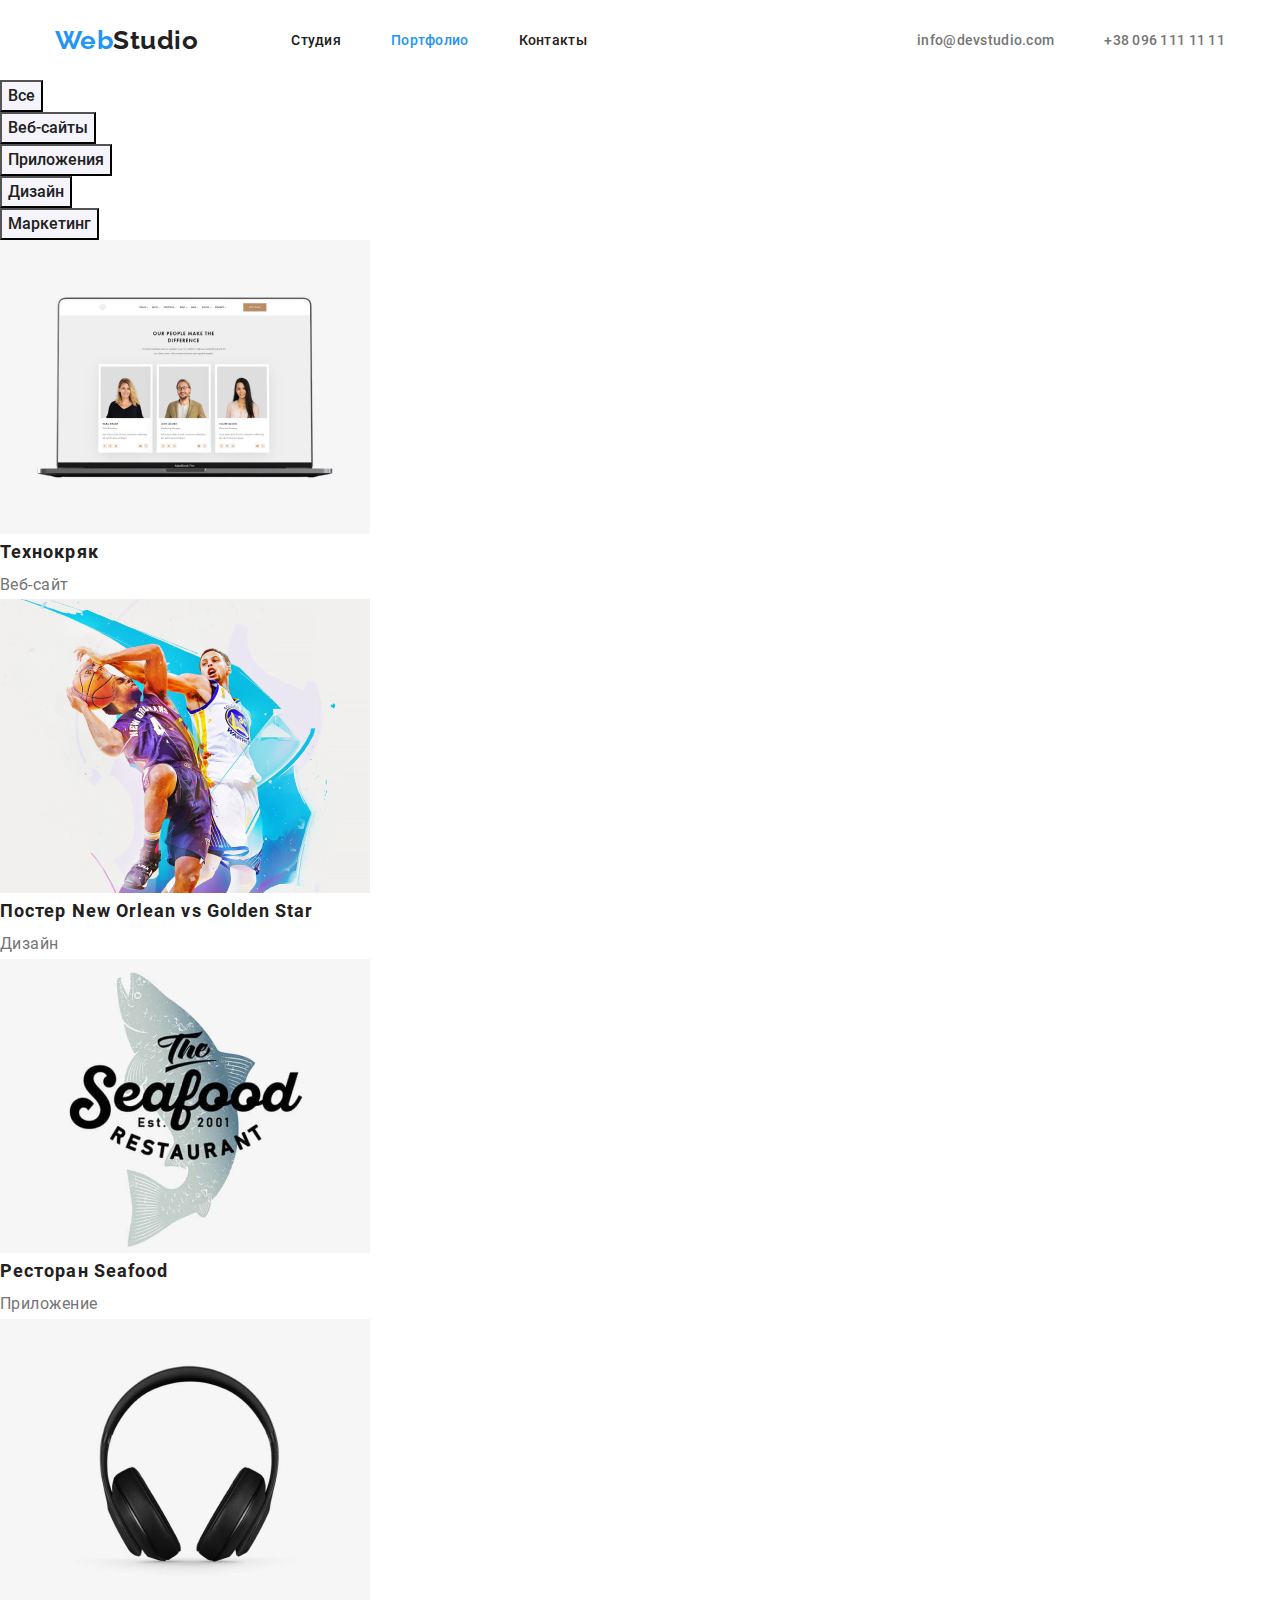
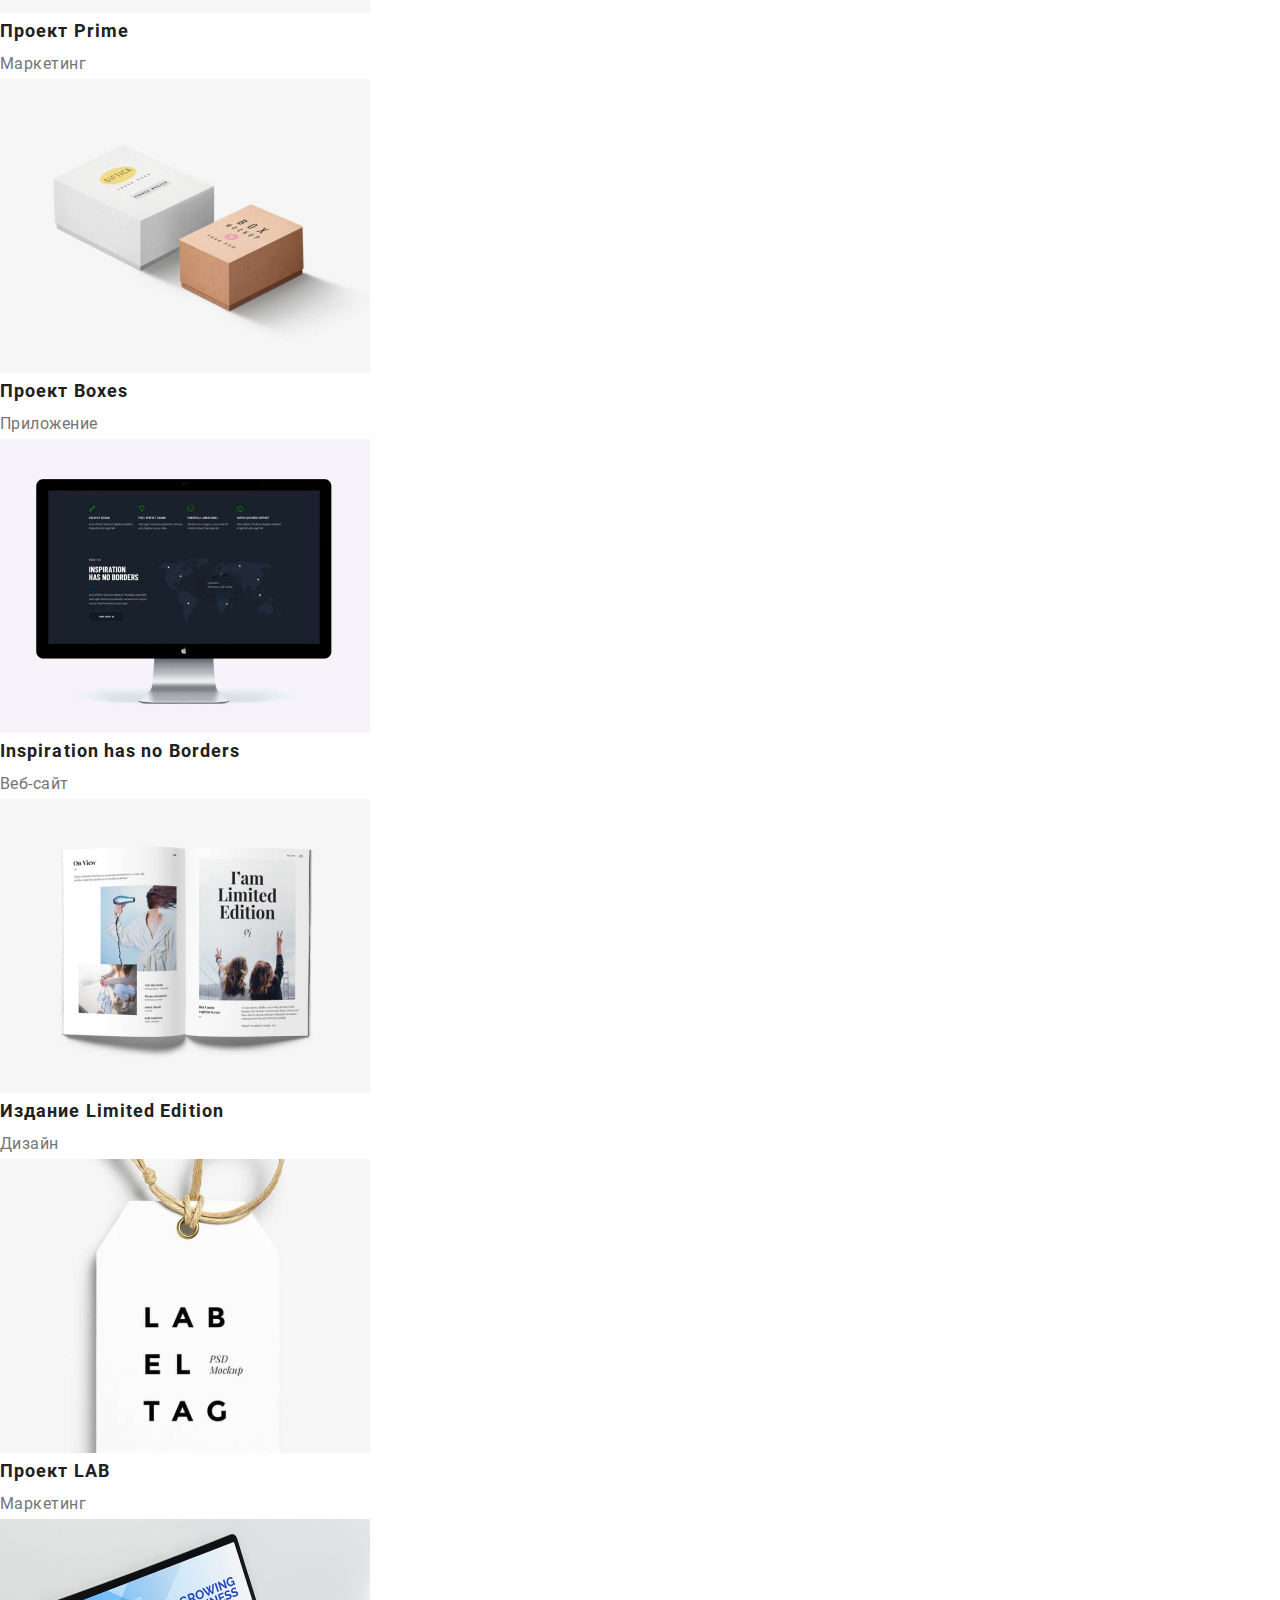
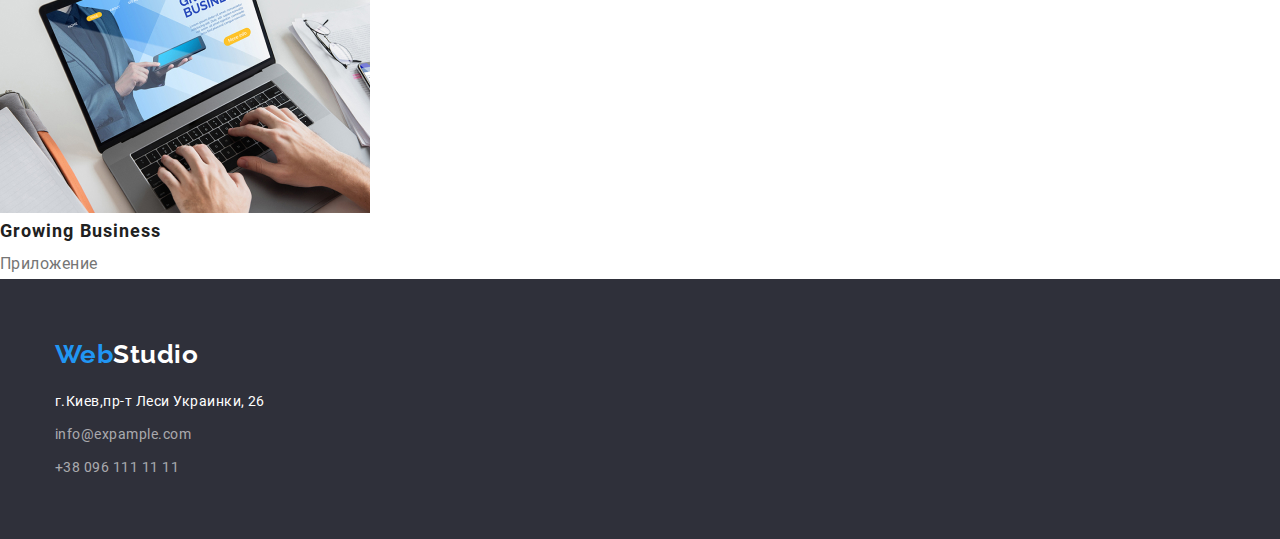
==== commit e372cd34: "стилизация футера в портфолио" ====
--- a/portfolio.html
+++ b/portfolio.html
@@ -97,17 +97,22 @@
     </section>
   </main>
 
-  <!--Подвал сайта-->
-<footer class="footer">
-  <a href="./index.html" class="logo">Web<span class="logo-footer">Studio</span></a>
-  <address class="footer-contacts">
-    <p>г.Киев,пр-т Леси Украинки, 26</p>
-    <a class="contact" href="mailto:info@expample.com">info@expample.com</a>
-    <a class="contact" href="tel:+380961111111">+38 096 111 11 11</a>
-  </address>
-</footer>
-</body>
-
+  <!--Подвал-->
+  <footer class="footer">
+    <div class="footer-container container">
+      <a href="./index.html" class="logo">Web<span class="logo-footer">Studio</span></a>
+      <address class="footer-contacts">
+        <ul class="footer-list">
+          <li class="item">
+            <p>г.Киев,пр-т Леси Украинки, 26</p>
+          </li>
+          <li class="item"><a href="mailto:info@expample.com">info@expample.com</a></li>
+          <li class="item"><a href="tel:+380961111111">+38 096 111 11 11</a></li>
+        </ul>
+      </address>
+    </div>
+  </footer>
+ </body> 
 </html>
 
 
--- a/css/common.css
+++ b/css/common.css
@@ -125,8 +125,6 @@
 
 img {
   display: block;
-  max-width: 100%;
-  height: auto;
 }
 
 h1,
@@ -152,7 +150,7 @@
   padding-right: 15px;
   margin-right: auto;
   margin-left: auto;
-  outline: 2px solid tomato;
+  /* outline: 2px solid tomato; */
 }
 
 /* Главная страница */
@@ -243,3 +241,48 @@
 .header-contacts .item + .item {
   margin-left: 50px;
 }
+
+/* Стилизация подвала  */
+
+.footer {
+  background-color: #2f303a;
+
+  font-weight: 400;
+  font-size: 14px;
+  line-height: 1.71;
+}
+.footer-container {
+  padding-top: 60px;
+  padding-bottom: 60px;
+}
+.footer-container .logo {
+  display: inline-block;
+  margin-bottom: 20px;
+}
+.logo-footer {
+  color: var(--white);
+}
+
+.footer-contacts {
+  display: flex;
+  flex-direction: column;
+}
+.footer-list {
+  list-style: none;
+  padding: 0;
+  margin: 0;
+}
+.footer-list .item:not(:last-child) {
+  margin-bottom: 9px;
+}
+.footer-list p {
+  font-style: normal;
+  text-decoration: none;
+  color: #ffffff;
+}
+
+.footer-list a {
+  font-style: normal;
+  text-decoration: none;
+  color: rgba(255, 255, 255, 0.6);
+}
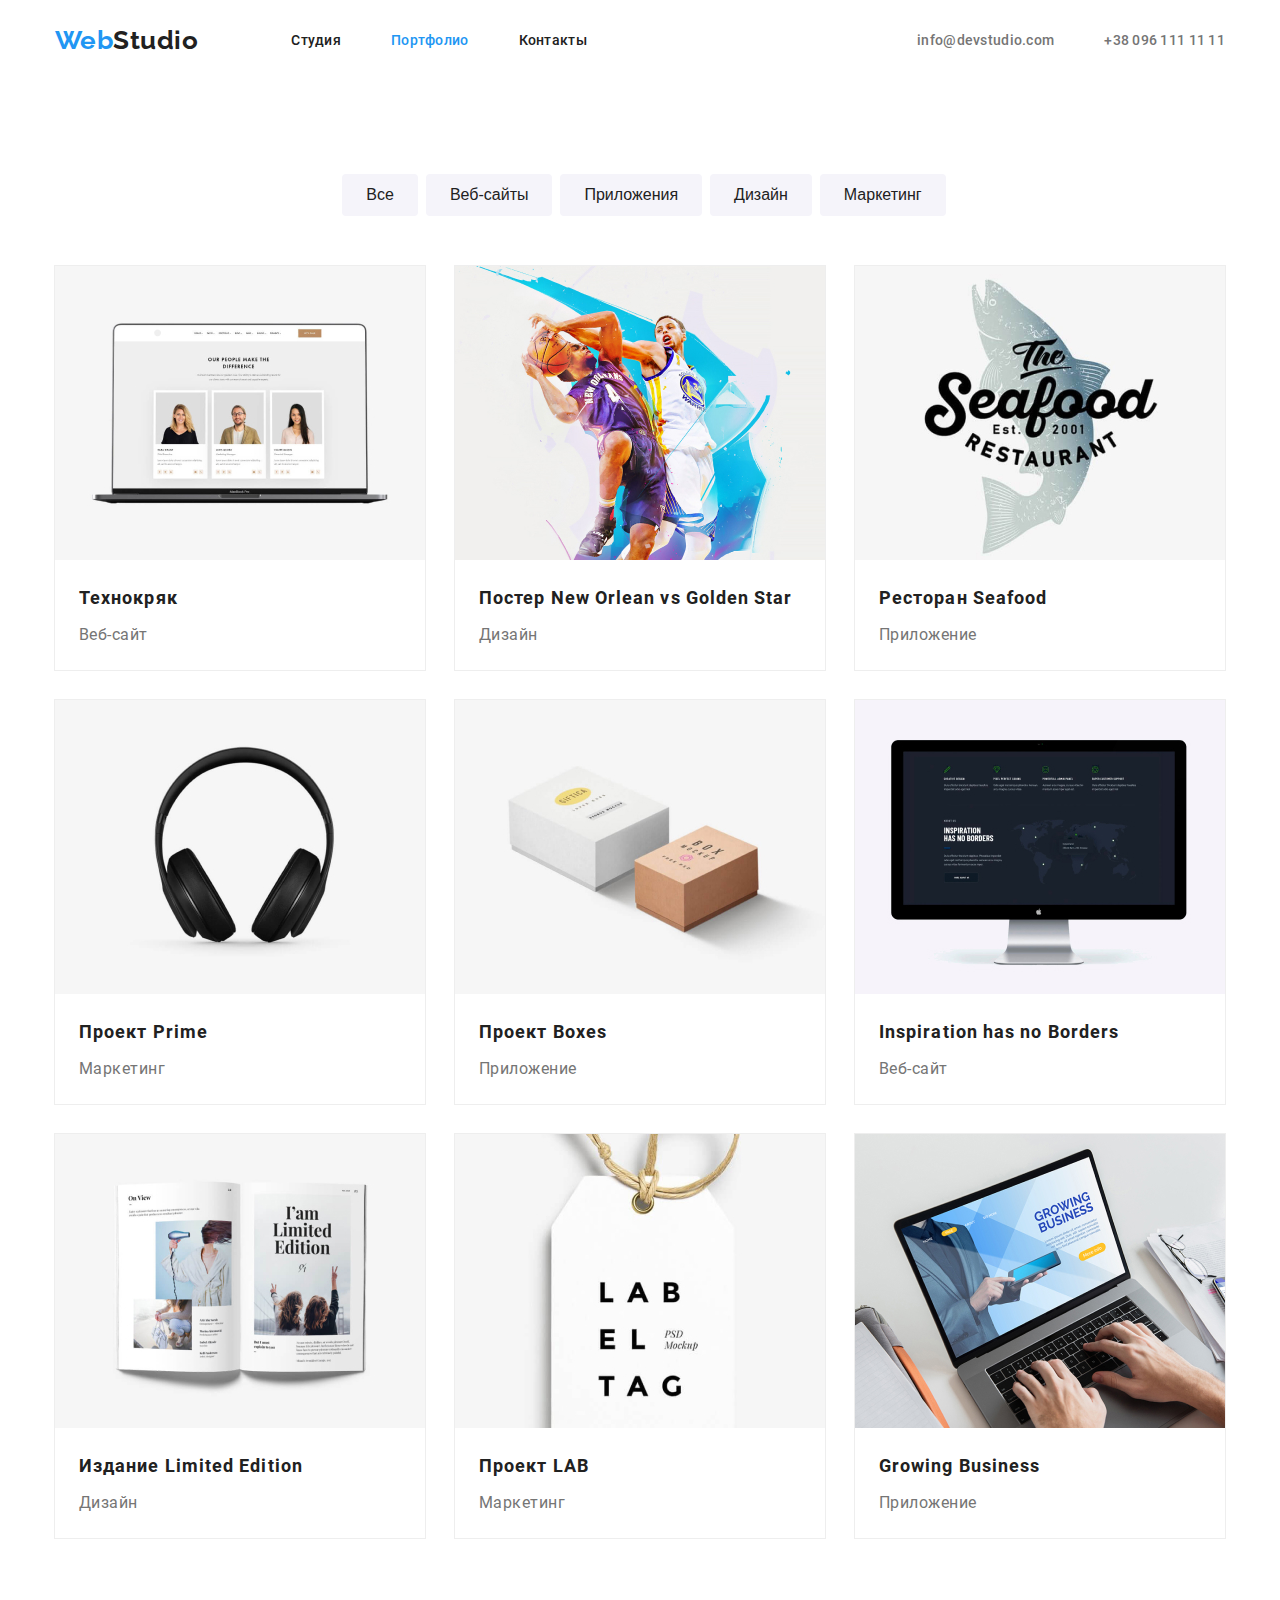
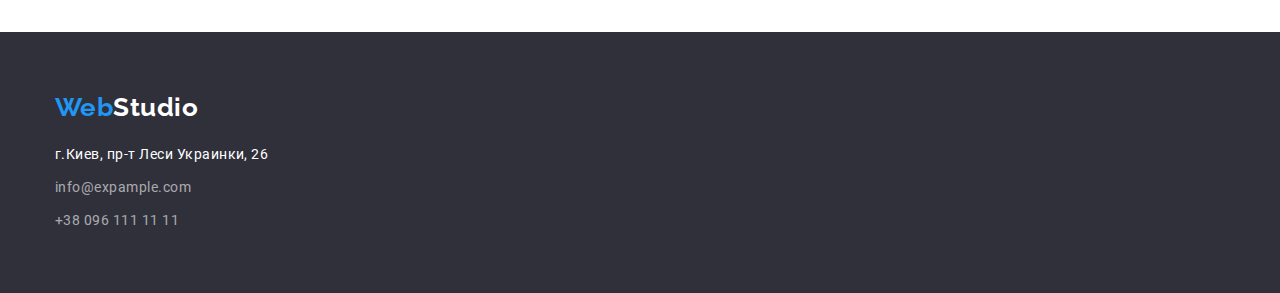
==== commit 4377f18e: "Финальная стилизация портфолио" ====
--- a/portfolio.html
+++ b/portfolio.html
@@ -33,67 +33,65 @@
 
   <main>
     <!-- Портфолио -->
-    <section class="portfolio">
-      <h1 hidden>Портфолио</h1>
-      <ul class="list">
-        <li><button class="button btn" type="button"> Все</button></li>
-        <li><button class="button btn" type="button">Веб-сайты</button></li>
-        <li><button class="button btn" type="button">Приложения</button></li>
-        <li><button class="button btn" type="button">Дизайн</button></li>
-        <li><button class="button btn" type="button">Маркетинг</button></li>
+    <section class="portfolio section">
+     <div class="portfolio-container container">
+      <h1 class="visually-hidden">Портфолио</h1>
+      <ul class="portfolio-list list">
+        <li class="item"><button class="btn" type="button"> Все</button></li>
+        <li class="item"><button class="btn" type="button">Веб-сайты</button></li>
+        <li class="item"><button class="btn" type="button">Приложения</button></li>
+        <li class="item"><button class="btn" type="button">Дизайн</button></li>
+        <li class="item"><button class="btn" type="button">Маркетинг</button></li>
       </ul>
       
-      <ul class="list">
-        <li>
-          <img src="./img-hw-2/img1.jpg" alt="Компьютер" 
-           width="370">
+      <ul class="card-set-list list">
+        <li class="item">
+          <img src="./img-hw-2/img1.jpg" alt="Компьютер" width="370">
           <h2 class="portfolio-title">Технокряк</h2>
           <p>Веб-сайт</p>
         </li>
-        <li>
-          <img src="./img-hw-2/img2.jpg" alt="Баскетбольный постер" 
-           width="370">
+        <li class="item">
+          <img src="./img-hw-2/img2.jpg" alt="Баскетбольный постер" width="370">
           <h2 class="portfolio-title">Постер New Orlean vs Golden Star</h2>
           <p>Дизайн</p>
         </li>
-        <li>
-          <img src="./img-hw-2/img3.jpg" alt="Логотип Ресторана"
-           width="370">
+        <li class="item">
+          <img src="./img-hw-2/img3.jpg" alt="Логотип Ресторана" width="370">
           <h2 class="portfolio-title">Ресторан Seafood</h2>
           <p>Приложение</p>
         </li>
-        <li>
-          <img src="./img-hw-2/img4.jpg" alt="Наушники" 
-           width="370">
+        <li class="item">
+          <img src="./img-hw-2/img4.jpg" alt="Наушники" width="370">
           <h2 class="portfolio-title">Проект Prime</h2>
           <p>Маркетинг</p>
         </li>
-        <li>
+        <li class="item">
           <img src="./img-hw-2/img5.jpg" alt="Коробочки" width="370">
           <h2 class="portfolio-title">Проект Boxes</h2>
           <p>Приложение</p>
         </li>
-        <li>
+        <li class="item">
           <img src="./img-hw-2/img6.jpg" alt="Монитор" width="370">
           <h2 class="portfolio-title">Inspiration has no Borders</h2>
           <p>Веб-сайт</p>
         </li>
-        <li>
+        <li class="item">
           <img src="./img-hw-2/img7.jpg" alt="Книга" width="370">
           <h2 class="portfolio-title">Издание Limited Edition</h2>
           <p>Дизайн</p>
         </li>
-        <li>
-          <img src="./img-hw-2/img8.jpg" alt="Бирка"  width="370">
+        <li class="item">
+          <img src="./img-hw-2/img8.jpg" alt="Бирка" width="370">
           <h2 class="portfolio-title">Проект LAB</h2>
           <p>Маркетинг</p>
         </li>
-        <li>
-          <img src="./img-hw-2/img9.jpg" alt="Работа за компютером"  width="370">
+        <li class="item">
+          <img src="./img-hw-2/img9.jpg" alt="Работа за компютером" width="370">
           <h2 class="portfolio-title">Growing Business</h2>
           <p>Приложение</p>
         </li>
       </ul>
+     </div> 
     </section>
   </main>
 
@@ -104,7 +102,7 @@
       <address class="footer-contacts">
         <ul class="footer-list">
           <li class="item">
-            <p>г.Киев,пр-т Леси Украинки, 26</p>
+            <p>г.Киев, пр-т Леси Украинки, 26</p>
           </li>
           <li class="item"><a href="mailto:info@expample.com">info@expample.com</a></li>
           <li class="item"><a href="tel:+380961111111">+38 096 111 11 11</a></li>
--- a/css/portfolio.css
+++ b/css/portfolio.css
@@ -1,4 +1,44 @@
 /* Стилизация портфолио */
+
+.portfolio-container .portfolio-list {
+  display: flex;
+  justify-content: center;
+
+  margin-bottom: 50px;
+}
+
+.portfolio-list .item {
+  margin-left: 8px;
+}
+
+.portfolio-container .card-set-list {
+  display: flex;
+  flex-wrap: wrap;
+
+  margin-left: -30px;
+  margin-top: -30px;
+}
+
+.card-set-list .item {
+  margin-left: 30px;
+  margin-top: 30px;
+  flex-basis: calc(100% / 3 - 30px);
+  outline: 1px solid #eeeeee;
+}
+
+.card-set-list .portfolio-title {
+  margin-left: 24px;
+  margin-right: 24px;
+  margin-top: 20px;
+  margin-bottom: 4px;
+}
+
+.card-set-list p {
+  margin-left: 24px;
+  margin-right: 24px;
+  margin-top: 0px;
+  margin-bottom: 20px;
+}
 .portfolio-title {
   font-weight: 700;
   font-size: 18px;
@@ -8,17 +48,22 @@
 }
 .portfolio p {
   font-size: 16px;
-  line-height: 1.87;
+  line-height: 1.88;
 }
-.button {
-  font-family: inherit;
-}
+
 .btn {
-  background-color: var(--third-bgc);
+  display: inline-block;
+  padding: 6px 22px;
+  min-width: 73px;
+  border-color: transparent;
+  border-radius: 4px;
 
+  text-align: center;
   font-weight: 500;
   font-size: 16px;
   line-height: 1.62;
+
+  background-color: var(--third-bgc);
   color: var(--title-text-color);
 }
 .btn:hover,
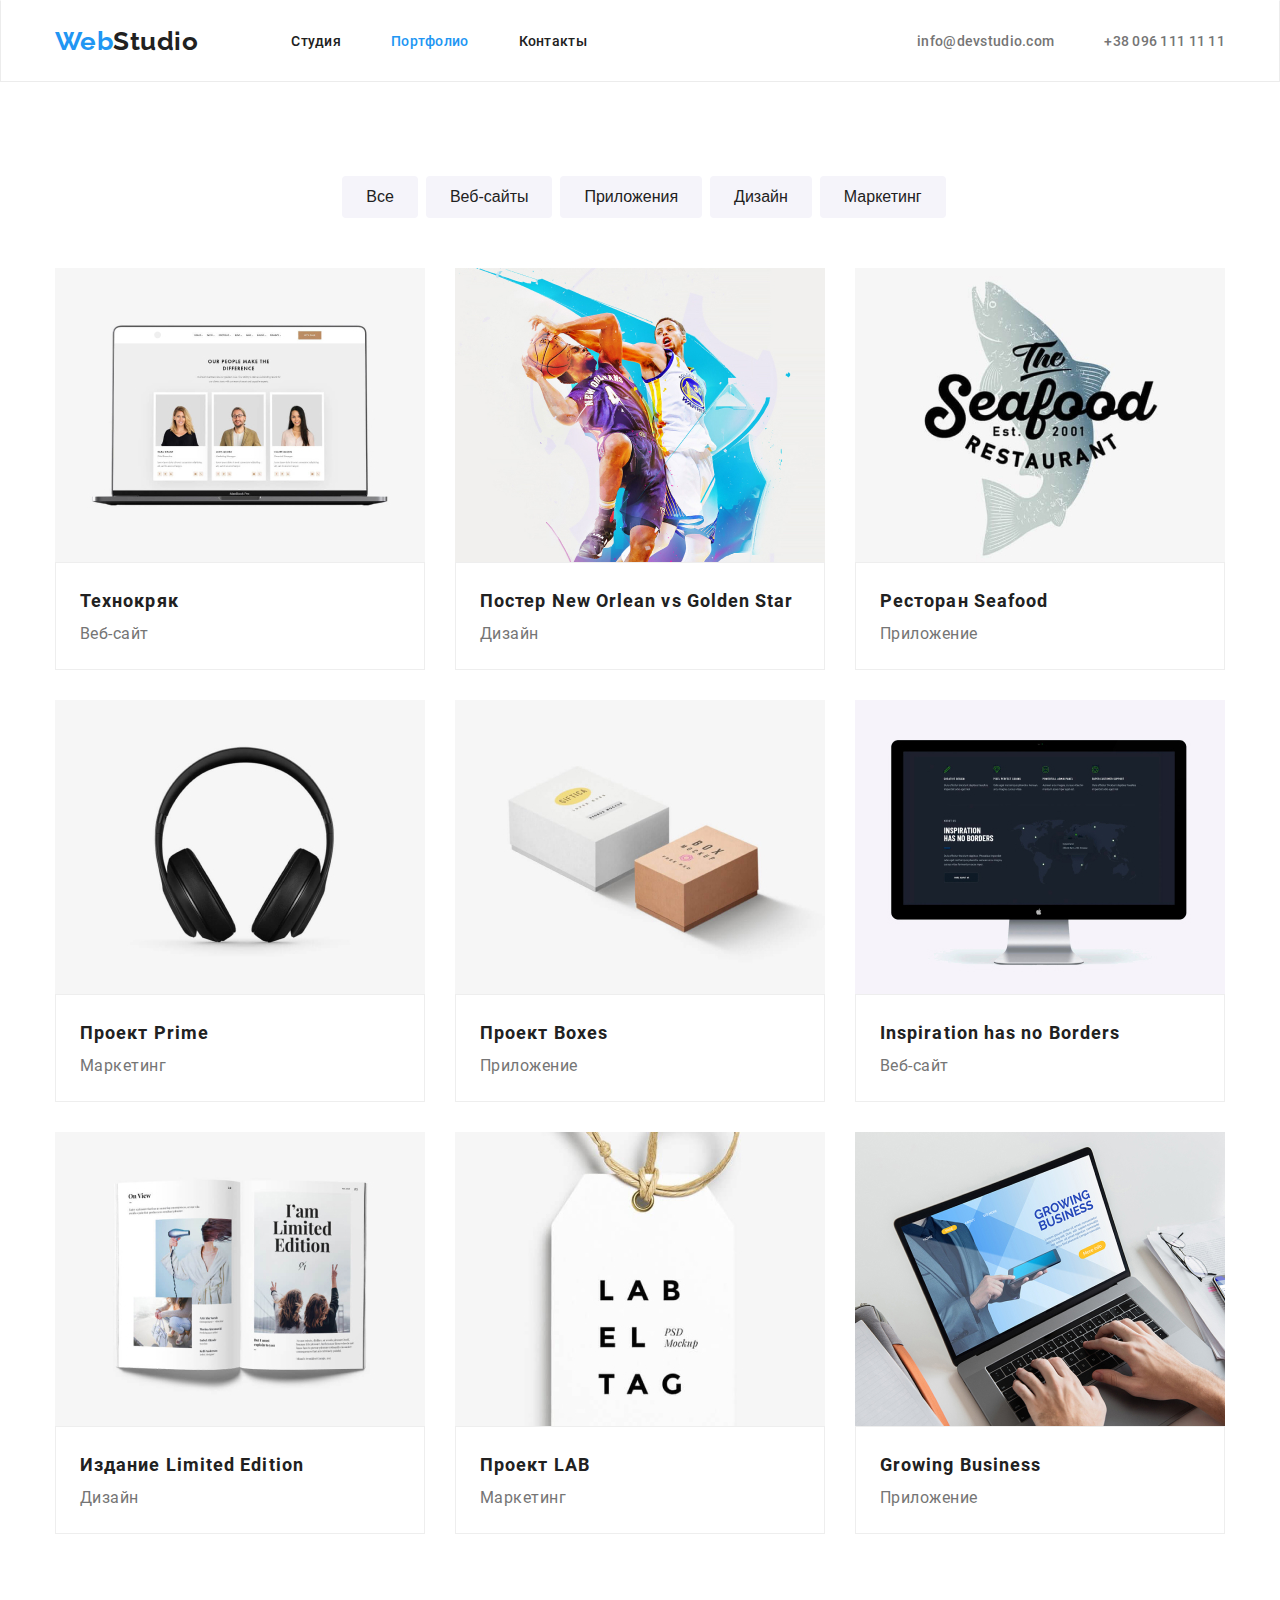
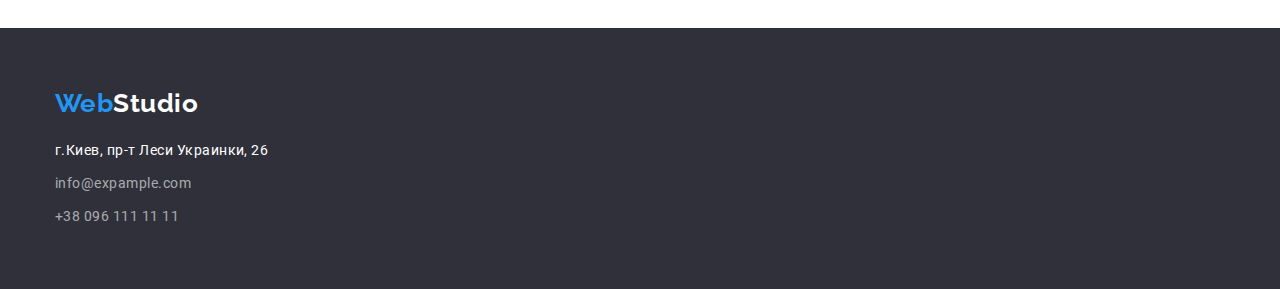
==== commit b16e74a6: "правки по карточкам" ====
--- a/portfolio.html
+++ b/portfolio.html
@@ -47,48 +47,64 @@
       <ul class="card-set-list list">
         <li class="item">
           <img src="./img-hw-2/img1.jpg" alt="Компьютер" width="370">
-          <h2 class="portfolio-title">Технокряк</h2>
-          <p>Веб-сайт</p>
+          <div class="discription">
+            <h2 class="portfolio-title">Технокряк</h2>
+            <p>Веб-сайт</p>
+          </div>
         </li>
         <li class="item">
           <img src="./img-hw-2/img2.jpg" alt="Баскетбольный постер" width="370">
-          <h2 class="portfolio-title">Постер New Orlean vs Golden Star</h2>
+          <div class="discription"><h2 class="portfolio-title">Постер New Orlean vs Golden Star</h2>
           <p>Дизайн</p>
+        </div>
         </li>
         <li class="item">
           <img src="./img-hw-2/img3.jpg" alt="Логотип Ресторана" width="370">
-          <h2 class="portfolio-title">Ресторан Seafood</h2>
+          <div class="discription"><h2 class="portfolio-title">Ресторан Seafood</h2>
           <p>Приложение</p>
+        </div>
         </li>
         <li class="item">
           <img src="./img-hw-2/img4.jpg" alt="Наушники" width="370">
-          <h2 class="portfolio-title">Проект Prime</h2>
-          <p>Маркетинг</p>
+          <div class="discription">
+            <h2 class="portfolio-title">Проект Prime</h2>
+            <p>Маркетинг</p>
+          </div>
         </li>
         <li class="item">
           <img src="./img-hw-2/img5.jpg" alt="Коробочки" width="370">
-          <h2 class="portfolio-title">Проект Boxes</h2>
-          <p>Приложение</p>
+          <div class="discription">
+            <h2 class="portfolio-title">Проект Boxes</h2>
+            <p>Приложение</p>
+          </div>
         </li>
         <li class="item">
           <img src="./img-hw-2/img6.jpg" alt="Монитор" width="370">
-          <h2 class="portfolio-title">Inspiration has no Borders</h2>
-          <p>Веб-сайт</p>
+          <div class="discription">
+            <h2 class="portfolio-title">Inspiration has no Borders</h2>
+            <p>Веб-сайт</p>
+          </div>
         </li>
         <li class="item">
           <img src="./img-hw-2/img7.jpg" alt="Книга" width="370">
-          <h2 class="portfolio-title">Издание Limited Edition</h2>
-          <p>Дизайн</p>
+          <div class="discription">
+            <h2 class="portfolio-title">Издание Limited Edition</h2>
+            <p>Дизайн</p>
+          </div>
         </li>
         <li class="item">
           <img src="./img-hw-2/img8.jpg" alt="Бирка" width="370">
-          <h2 class="portfolio-title">Проект LAB</h2>
-          <p>Маркетинг</p>
+          <div class="discription">
+            <h2 class="portfolio-title">Проект LAB</h2>
+            <p>Маркетинг</p>
+          </div>
         </li>
         <li class="item">
           <img src="./img-hw-2/img9.jpg" alt="Работа за компютером" width="370">
-          <h2 class="portfolio-title">Growing Business</h2>
-          <p>Приложение</p>
+          <div class="discription">
+            <h2 class="portfolio-title">Growing Business</h2>
+            <p>Приложение</p>
+          </div>
         </li>
       </ul>
      </div> 
--- a/css/common.css
+++ b/css/common.css
@@ -246,15 +246,14 @@
 
 .footer {
   background-color: #2f303a;
+  padding-top: 60px;
+  padding-bottom: 60px;
 
   font-weight: 400;
   font-size: 14px;
   line-height: 1.71;
 }
-.footer-container {
-  padding-top: 60px;
-  padding-bottom: 60px;
-}
+
 .footer-container .logo {
   display: inline-block;
   margin-bottom: 20px;
--- a/css/portfolio.css
+++ b/css/portfolio.css
@@ -1,4 +1,8 @@
 /* Стилизация портфолио */
+.page-header {
+  border: 1px solid #ececec;
+  border-top-color: transparent;
+}
 
 .portfolio-container .portfolio-list {
   display: flex;
@@ -23,22 +27,9 @@
   margin-left: 30px;
   margin-top: 30px;
   flex-basis: calc(100% / 3 - 30px);
-  outline: 1px solid #eeeeee;
+  /* outline: 1px solid #eeeeee; */
 }
 
-.card-set-list .portfolio-title {
-  margin-left: 24px;
-  margin-right: 24px;
-  margin-top: 20px;
-  margin-bottom: 4px;
-}
-
-.card-set-list p {
-  margin-left: 24px;
-  margin-right: 24px;
-  margin-top: 0px;
-  margin-bottom: 20px;
-}
 .portfolio-title {
   font-weight: 700;
   font-size: 18px;
@@ -46,7 +37,11 @@
   letter-spacing: 0.06em;
   color: var(--title-text-color);
 }
-.portfolio p {
+
+.portfolio .discription {
+  padding: 20px 24px;
+  border: 1px solid #eeeeee;
+
   font-size: 16px;
   line-height: 1.88;
 }
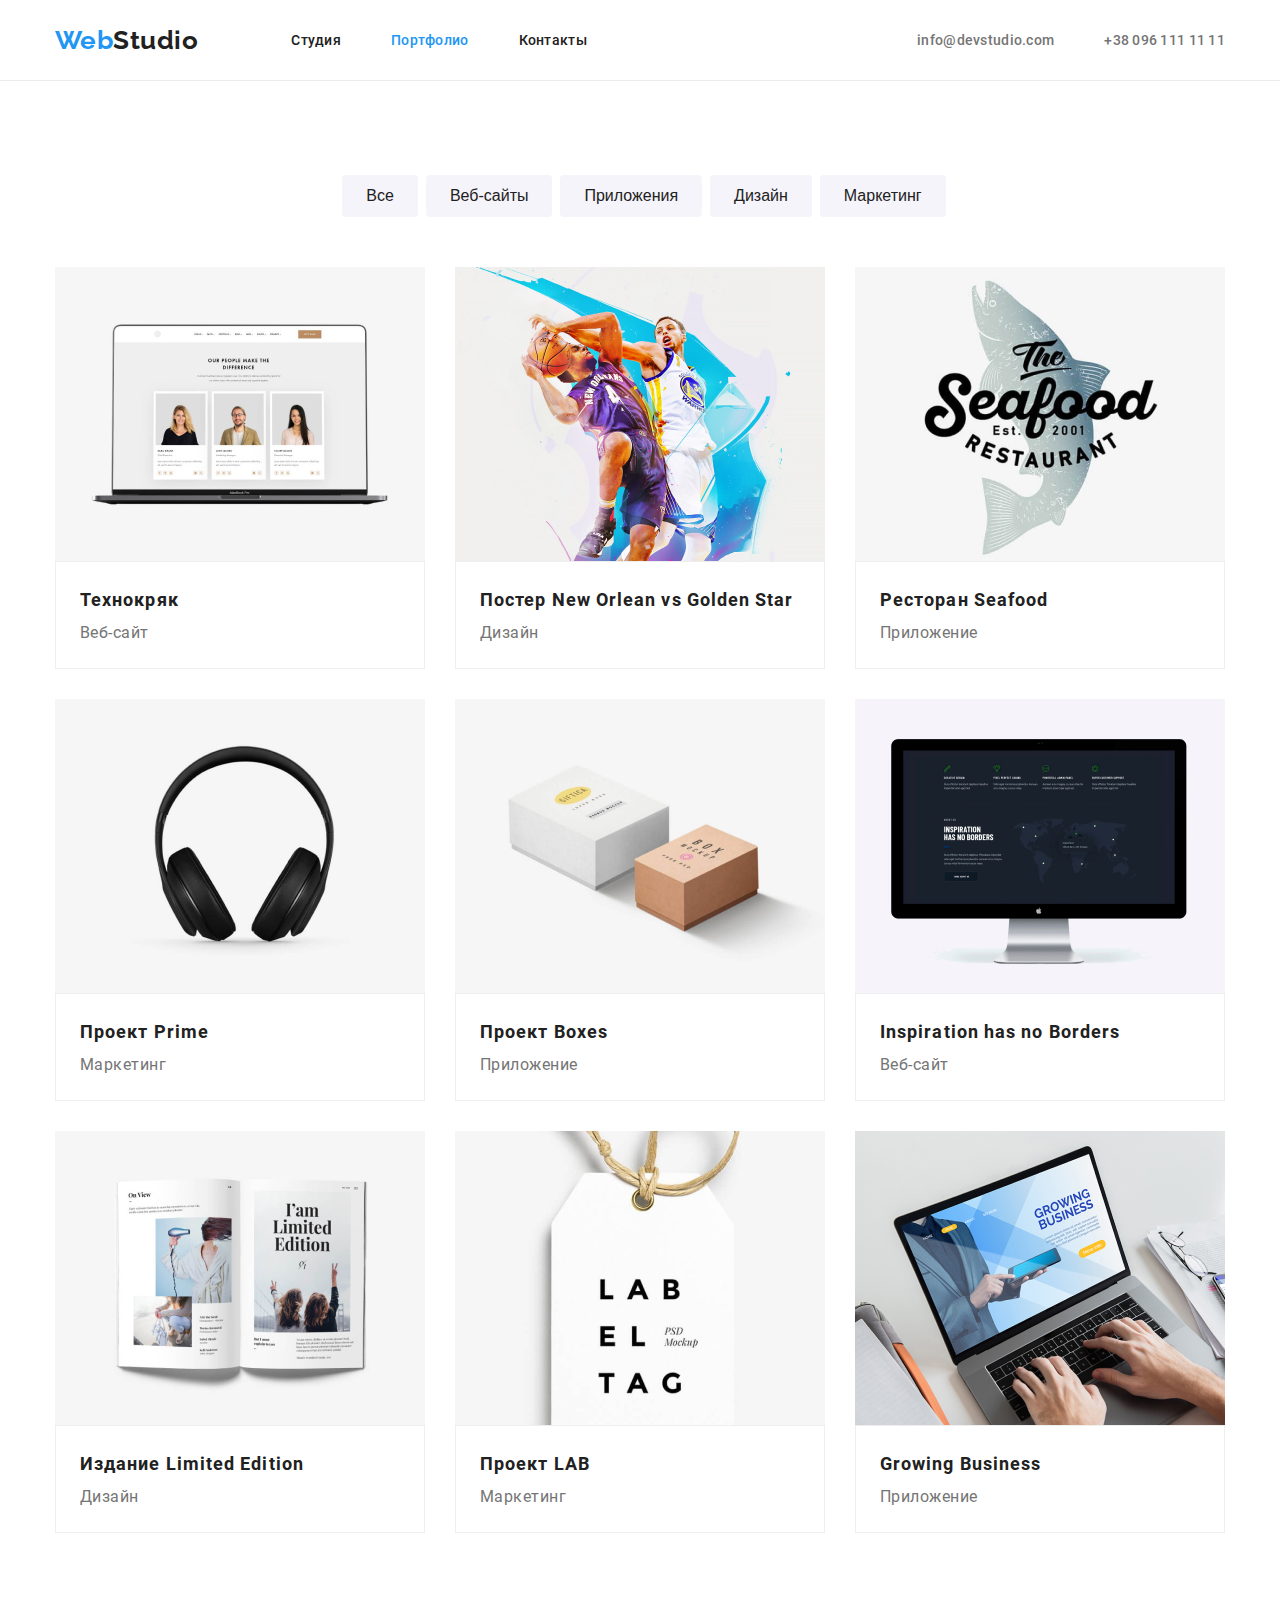
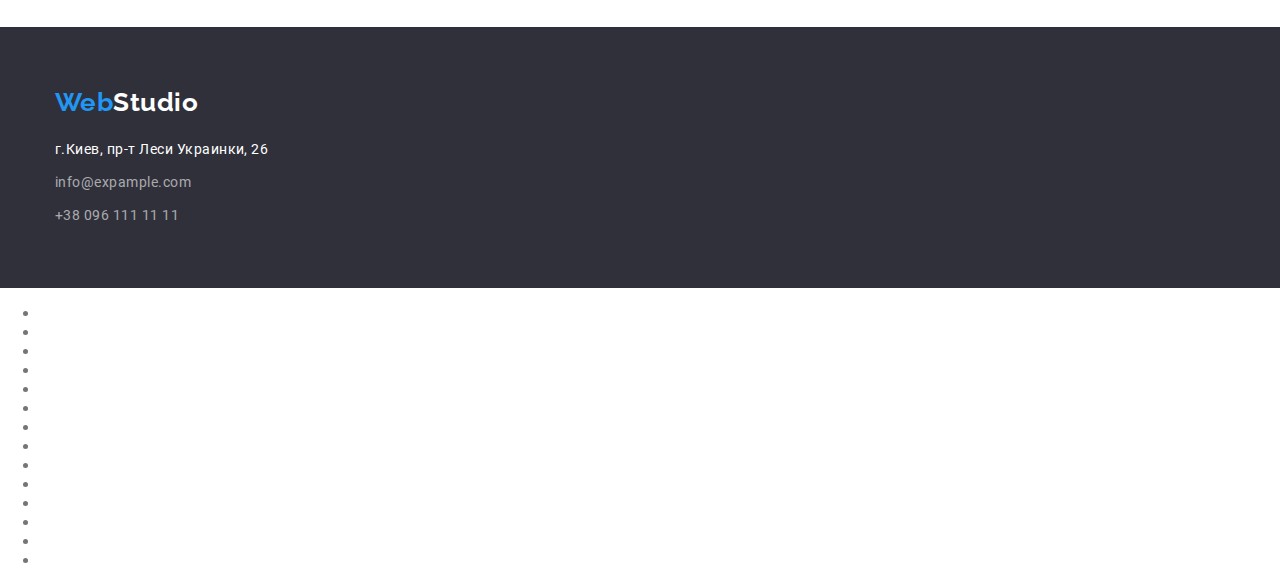
==== commit 72bd8909: "non lo so" ====
--- a/portfolio.html
+++ b/portfolio.html
@@ -1,189 +1,252 @@
 <!DOCTYPE html>
 <html lang="ru-UA">
-<head>
-  <meta charset="UTF-8">
-  <meta name="viewport" content="width=device-width, initial-scale=1.0">
-  <title>Портфолио</title>
-  <link href="https://fonts.googleapis.com/css2?family=Raleway:wght@700&display=swap" rel="stylesheet">
-  <link rel="stylesheet" href="https://cdnjs.cloudflare.com/ajax/libs/modern-normalize/1.0.0/modern-normalize.min.css"
-  integrity="sha512-ISS7cAi1PEhQ8jnbJpJZMd29NlhNj4AWYyLOSp2CE/CsHxTCu+r+t0D2yoJudVrd0/8fTVPUVDzY5Tvli75u/g=="
-  crossorigin="anonymous" /> 
-  <link rel="stylesheet" href="./css/common.css">
-  <link rel="stylesheet" href="./css/portfolio.css">
-</head>
-<body>
-  <!-- Шапка сайта -->
+  <head>
+    <meta charset="UTF-8" />
+    <meta name="viewport" content="width=device-width, initial-scale=1.0" />
+    <title>Портфолио</title>
+    <link
+      href="https://fonts.googleapis.com/css2?family=Raleway:wght@700&display=swap"
+      rel="stylesheet"
+    />
+    <link
+      rel="stylesheet"
+      href="https://cdnjs.cloudflare.com/ajax/libs/modern-normalize/1.0.0/modern-normalize.min.css"
+      integrity="sha512-ISS7cAi1PEhQ8jnbJpJZMd29NlhNj4AWYyLOSp2CE/CsHxTCu+r+t0D2yoJudVrd0/8fTVPUVDzY5Tvli75u/g=="
+      crossorigin="anonymous"
+    />
+    <link rel="stylesheet" href="./css/common.css" />
+    <link rel="stylesheet" href="./css/portfolio.css" />
+  </head>
+  <body>
+    <!-- Шапка сайта -->
     <header class="page-header">
       <div class="head-box container">
-        <a href="./index.html" class="logo">Web<span class="logo-header">Studio</span></a>
+        <a href="./index.html" class="logo"
+          >Web<span class="logo-header">Studio</span></a
+        >
         <nav class="site-nav">
           <ul class="nav-list list">
             <li class="item"><a href="./index.html" class="link">Студия</a></li>
-            <li class="item"><a href="./portfolio.html" class="link current">Портфолио</a></li>
+            <li class="item">
+              <a href="./portfolio.html" class="link current">Портфолио</a>
+            </li>
             <li class="item"><a href="" class="link">Контакты</a></li>
           </ul>
         </nav>
         <ul class="header-contacts list">
-          <li class="item"><a href="mailto:info@devstudio.com" class="link">info@devstudio.com</a></li>
-          <li class="item"><a href="tel:+380961111111" class="link">+38 096 111 11 11</a></li>
+          <li class="item">
+            <a href="mailto:info@devstudio.com" class="link"
+              >info@devstudio.com</a
+            >
+          </li>
+          <li class="item">
+            <a href="tel:+380961111111" class="link">+38 096 111 11 11</a>
+          </li>
         </ul>
       </div>
     </header>
 
-
-  <main>
-    <!-- Портфолио -->
-    <section class="portfolio section">
-     <div class="portfolio-container container">
-      <h1 class="visually-hidden">Портфолио</h1>
-      <ul class="portfolio-list list">
-        <li class="item"><button class="btn" type="button"> Все</button></li>
-        <li class="item"><button class="btn" type="button">Веб-сайты</button></li>
-        <li class="item"><button class="btn" type="button">Приложения</button></li>
-        <li class="item"><button class="btn" type="button">Дизайн</button></li>
-        <li class="item"><button class="btn" type="button">Маркетинг</button></li>
-      </ul>
-      
-      <ul class="card-set-list list">
-        <li class="item">
-          <img src="./img-hw-2/img1.jpg" alt="Компьютер" width="370">
-          <div class="discription">
-            <h2 class="portfolio-title">Технокряк</h2>
-            <p>Веб-сайт</p>
-          </div>
-        </li>
-        <li class="item">
-          <img src="./img-hw-2/img2.jpg" alt="Баскетбольный постер" width="370">
-          <div class="discription"><h2 class="portfolio-title">Постер New Orlean vs Golden Star</h2>
-          <p>Дизайн</p>
-        </div>
-        </li>
-        <li class="item">
-          <img src="./img-hw-2/img3.jpg" alt="Логотип Ресторана" width="370">
-          <div class="discription"><h2 class="portfolio-title">Ресторан Seafood</h2>
-          <p>Приложение</p>
-        </div>
-        </li>
-        <li class="item">
-          <img src="./img-hw-2/img4.jpg" alt="Наушники" width="370">
-          <div class="discription">
-            <h2 class="portfolio-title">Проект Prime</h2>
-            <p>Маркетинг</p>
-          </div>
-        </li>
-        <li class="item">
-          <img src="./img-hw-2/img5.jpg" alt="Коробочки" width="370">
-          <div class="discription">
-            <h2 class="portfolio-title">Проект Boxes</h2>
-            <p>Приложение</p>
-          </div>
-        </li>
-        <li class="item">
-          <img src="./img-hw-2/img6.jpg" alt="Монитор" width="370">
-          <div class="discription">
-            <h2 class="portfolio-title">Inspiration has no Borders</h2>
-            <p>Веб-сайт</p>
-          </div>
-        </li>
-        <li class="item">
-          <img src="./img-hw-2/img7.jpg" alt="Книга" width="370">
-          <div class="discription">
-            <h2 class="portfolio-title">Издание Limited Edition</h2>
-            <p>Дизайн</p>
-          </div>
-        </li>
-        <li class="item">
-          <img src="./img-hw-2/img8.jpg" alt="Бирка" width="370">
-          <div class="discription">
-            <h2 class="portfolio-title">Проект LAB</h2>
-            <p>Маркетинг</p>
-          </div>
-        </li>
-        <li class="item">
-          <img src="./img-hw-2/img9.jpg" alt="Работа за компютером" width="370">
-          <div class="discription">
-            <h2 class="portfolio-title">Growing Business</h2>
-            <p>Приложение</p>
-          </div>
-        </li>
-      </ul>
-     </div> 
-    </section>
-  </main>
-
-  <!--Подвал-->
-  <footer class="footer">
-    <div class="footer-container container">
-      <a href="./index.html" class="logo">Web<span class="logo-footer">Studio</span></a>
-      <address class="footer-contacts">
-        <ul class="footer-list">
-          <li class="item">
-            <p>г.Киев, пр-т Леси Украинки, 26</p>
-          </li>
-          <li class="item"><a href="mailto:info@expample.com">info@expample.com</a></li>
-          <li class="item"><a href="tel:+380961111111">+38 096 111 11 11</a></li>
-        </ul>
-      </address>
-    </div>
-  </footer>
- </body> 
+    <main>
+      <!-- Портфолио -->
+      <section class="portfolio section">
+        <div class="portfolio-container container">
+          <h1 class="visually-hidden">Портфолио</h1>
+          <ul class="portfolio-list list">
+            <li class="item"><button class="btn" type="button">Все</button></li>
+            <li class="item">
+              <button class="btn" type="button">Веб-сайты</button>
+            </li>
+            <li class="item">
+              <button class="btn" type="button">Приложения</button>
+            </li>
+            <li class="item">
+              <button class="btn" type="button">Дизайн</button>
+            </li>
+            <li class="item">
+              <button class="btn" type="button">Маркетинг</button>
+            </li>
+          </ul>
+
+          <ul class="card-set-list list">
+            <li class="item">
+              <img src="./img-hw-2/img1.jpg" alt="Компьютер" width="370" />
+              <div class="discription">
+                <h2 class="portfolio-title">Технокряк</h2>
+                <p>Веб-сайт</p>
+              </div>
+            </li>
+            <li class="item">
+              <img
+                src="./img-hw-2/img2.jpg"
+                alt="Баскетбольный постер"
+                width="370"
+              />
+              <div class="discription">
+                <h2 class="portfolio-title">
+                  Постер New Orlean vs Golden Star
+                </h2>
+                <p>Дизайн</p>
+              </div>
+            </li>
+            <li class="item">
+              <img
+                src="./img-hw-2/img3.jpg"
+                alt="Логотип Ресторана"
+                width="370"
+              />
+              <div class="discription">
+                <h2 class="portfolio-title">Ресторан Seafood</h2>
+                <p>Приложение</p>
+              </div>
+            </li>
+            <li class="item">
+              <img src="./img-hw-2/img4.jpg" alt="Наушники" width="370" />
+              <div class="discription">
+                <h2 class="portfolio-title">Проект Prime</h2>
+                <p>Маркетинг</p>
+              </div>
+            </li>
+            <li class="item">
+              <img src="./img-hw-2/img5.jpg" alt="Коробочки" width="370" />
+              <div class="discription">
+                <h2 class="portfolio-title">Проект Boxes</h2>
+                <p>Приложение</p>
+              </div>
+            </li>
+            <li class="item">
+              <img src="./img-hw-2/img6.jpg" alt="Монитор" width="370" />
+              <div class="discription">
+                <h2 class="portfolio-title">Inspiration has no Borders</h2>
+                <p>Веб-сайт</p>
+              </div>
+            </li>
+            <li class="item">
+              <img src="./img-hw-2/img7.jpg" alt="Книга" width="370" />
+              <div class="discription">
+                <h2 class="portfolio-title">Издание Limited Edition</h2>
+                <p>Дизайн</p>
+              </div>
+            </li>
+            <li class="item">
+              <img src="./img-hw-2/img8.jpg" alt="Бирка" width="370" />
+              <div class="discription">
+                <h2 class="portfolio-title">Проект LAB</h2>
+                <p>Маркетинг</p>
+              </div>
+            </li>
+            <li class="item">
+              <img
+                src="./img-hw-2/img9.jpg"
+                alt="Работа за компютером"
+                width="370"
+              />
+              <div class="discription">
+                <h2 class="portfolio-title">Growing Business</h2>
+                <p>Приложение</p>
+              </div>
+            </li>
+          </ul>
+        </div>
+      </section>
+    </main>
+
+    <!--Подвал-->
+    <footer class="footer">
+      <div class="footer-container container">
+        <a href="./index.html" class="logo"
+          >Web<span class="logo-footer">Studio</span></a
+        >
+        <address class="footer-contacts">
+          <ul class="footer-list">
+            <li class="item">
+              <p>г.Киев, пр-т Леси Украинки, 26</p>
+            </li>
+            <li class="item">
+              <a href="mailto:info@expample.com">info@expample.com</a>
+            </li>
+            <li class="item">
+              <a href="tel:+380961111111">+38 096 111 11 11</a>
+            </li>
+          </ul>
+        </address>
+      </div>
+    </footer>
+  </body>
 </html>
 
-
-
-
-
-
-
-
-
-
-
-
-
-
-
-
-
-
-
-
-
-
-
-
-
-
-
-
-
-
-
-
-
-
-
-
-
-
-
-
-
-
-
-
-
-
-
-
-
-
-
-
-
-
-
-
-
-
-
+<section>
+  <div>
+    <h1></h1>
+    <ul>
+      <li></li>
+      <li></li>
+      <li></li>
+      <li></li>
+      <li></li>
+      <ul></ul>
+      <li>
+        <img src="" alt="" />
+        <div>
+          <h2></h2>
+          <p></p>
+        </div>
+      </li>
+      <li>
+        <img src="" alt="" />
+        <div>
+          <h2></h2>
+          <p></p>
+        </div>
+      </li>
+      <li>
+        <img src="" alt="" />
+        <div>
+          <h2></h2>
+          <p></p>
+        </div>
+      </li>
+      <li>
+        <img src="" alt="" />
+        <div>
+          <h2></h2>
+          <p></p>
+        </div>
+      </li>
+      <li>
+        <img src="" alt="" />
+        <div>
+          <h2></h2>
+          <p></p>
+        </div>
+      </li>
+      <li>
+        <img src="" alt="" />
+        <div>
+          <h2></h2>
+          <p></p>
+        </div>
+      </li>
+      <li>
+        <img src="" alt="" />
+        <div>
+          <h2></h2>
+          <p></p>
+        </div>
+      </li>
+      <li>
+        <img src="" alt="" />
+        <div>
+          <h2></h2>
+          <p></p>
+        </div>
+      </li>
+      <li>
+        <img src="" alt="" />
+        <div>
+          <h2></h2>
+          <p></p>
+        </div>
+      </li>
+    </ul>
+  </div>
+</section>
--- a/css/portfolio.css
+++ b/css/portfolio.css
@@ -1,7 +1,6 @@
 /* Стилизация портфолио */
 .page-header {
-  border: 1px solid #ececec;
-  border-top-color: transparent;
+  border-bottom: 1px solid #ececec;
 }
 
 .portfolio-container .portfolio-list {
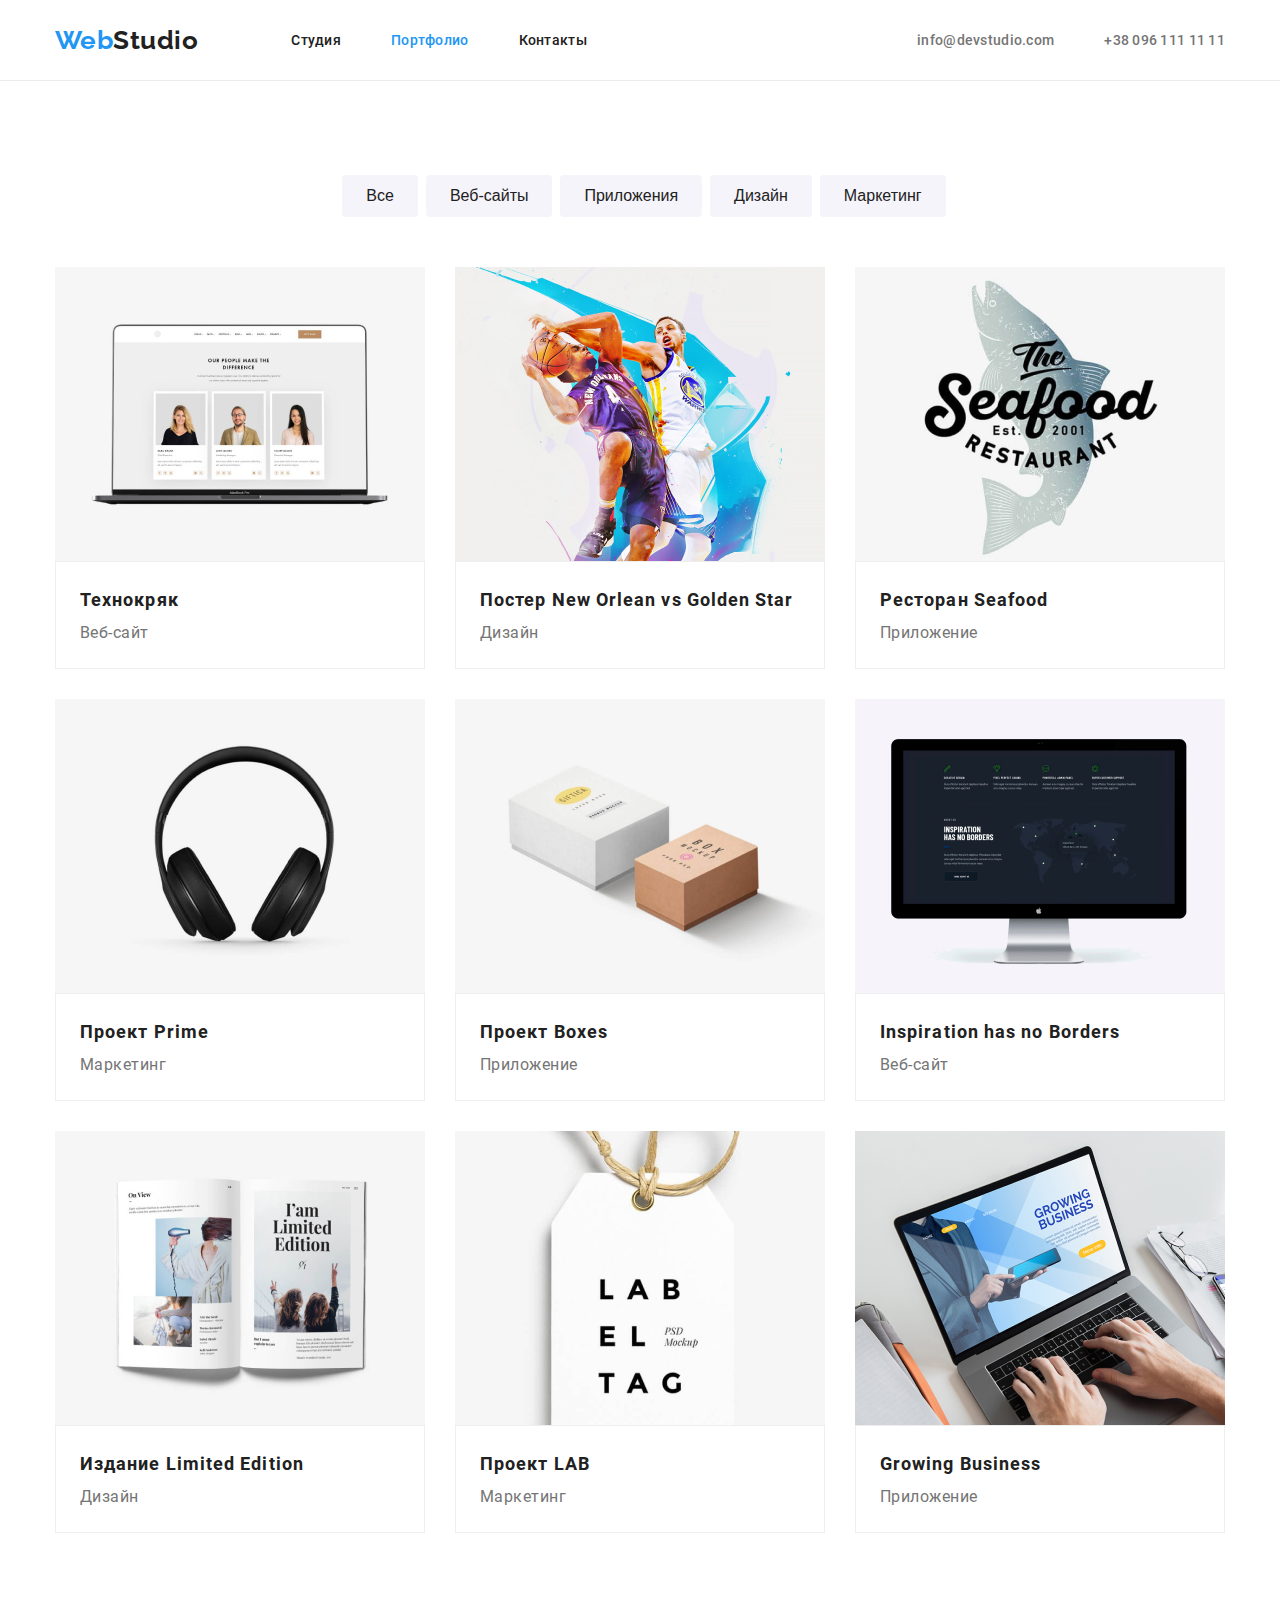
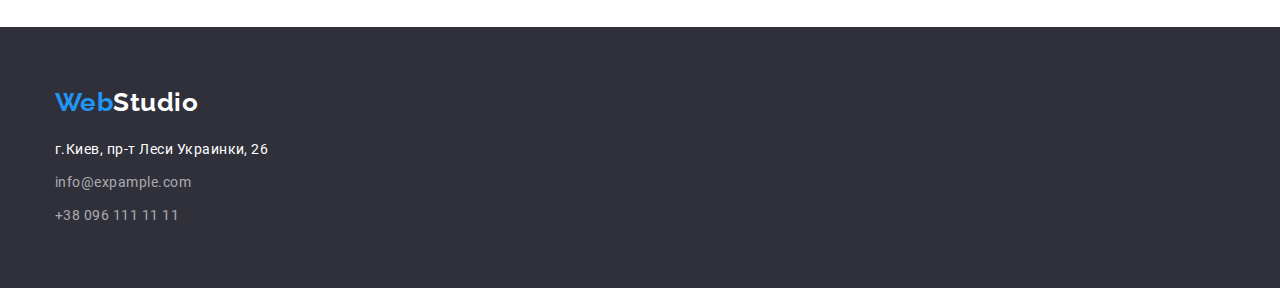
==== commit f5cef86b: "fix" ====
--- a/portfolio.html
+++ b/portfolio.html
@@ -4,10 +4,7 @@
     <meta charset="UTF-8" />
     <meta name="viewport" content="width=device-width, initial-scale=1.0" />
     <title>Портфолио</title>
-    <link
-      href="https://fonts.googleapis.com/css2?family=Raleway:wght@700&display=swap"
-      rel="stylesheet"
-    />
+    <link href="https://fonts.googleapis.com/css2?family=Raleway:wght@700&display=swap" rel="stylesheet" />
     <link
       rel="stylesheet"
       href="https://cdnjs.cloudflare.com/ajax/libs/modern-normalize/1.0.0/modern-normalize.min.css"
@@ -21,9 +18,7 @@
     <!-- Шапка сайта -->
     <header class="page-header">
       <div class="head-box container">
-        <a href="./index.html" class="logo"
-          >Web<span class="logo-header">Studio</span></a
-        >
+        <a href="./index.html" class="logo">Web<span class="logo-header">Studio</span></a>
         <nav class="site-nav">
           <ul class="nav-list list">
             <li class="item"><a href="./index.html" class="link">Студия</a></li>
@@ -35,9 +30,7 @@
         </nav>
         <ul class="header-contacts list">
           <li class="item">
-            <a href="mailto:info@devstudio.com" class="link"
-              >info@devstudio.com</a
-            >
+            <a href="mailto:info@devstudio.com" class="link">info@devstudio.com</a>
           </li>
           <li class="item">
             <a href="tel:+380961111111" class="link">+38 096 111 11 11</a>
@@ -76,24 +69,14 @@
               </div>
             </li>
             <li class="item">
-              <img
-                src="./img-hw-2/img2.jpg"
-                alt="Баскетбольный постер"
-                width="370"
-              />
+              <img src="./img-hw-2/img2.jpg" alt="Баскетбольный постер" width="370" />
               <div class="discription">
-                <h2 class="portfolio-title">
-                  Постер New Orlean vs Golden Star
-                </h2>
+                <h2 class="portfolio-title">Постер New Orlean vs Golden Star</h2>
                 <p>Дизайн</p>
               </div>
             </li>
             <li class="item">
-              <img
-                src="./img-hw-2/img3.jpg"
-                alt="Логотип Ресторана"
-                width="370"
-              />
+              <img src="./img-hw-2/img3.jpg" alt="Логотип Ресторана" width="370" />
               <div class="discription">
                 <h2 class="portfolio-title">Ресторан Seafood</h2>
                 <p>Приложение</p>
@@ -135,11 +118,7 @@
               </div>
             </li>
             <li class="item">
-              <img
-                src="./img-hw-2/img9.jpg"
-                alt="Работа за компютером"
-                width="370"
-              />
+              <img src="./img-hw-2/img9.jpg" alt="Работа за компютером" width="370" />
               <div class="discription">
                 <h2 class="portfolio-title">Growing Business</h2>
                 <p>Приложение</p>
@@ -153,9 +132,7 @@
     <!--Подвал-->
     <footer class="footer">
       <div class="footer-container container">
-        <a href="./index.html" class="logo"
-          >Web<span class="logo-footer">Studio</span></a
-        >
+        <a href="./index.html" class="logo">Web<span class="logo-footer">Studio</span></a>
         <address class="footer-contacts">
           <ul class="footer-list">
             <li class="item">
@@ -173,80 +150,3 @@
     </footer>
   </body>
 </html>
-
-<section>
-  <div>
-    <h1></h1>
-    <ul>
-      <li></li>
-      <li></li>
-      <li></li>
-      <li></li>
-      <li></li>
-      <ul></ul>
-      <li>
-        <img src="" alt="" />
-        <div>
-          <h2></h2>
-          <p></p>
-        </div>
-      </li>
-      <li>
-        <img src="" alt="" />
-        <div>
-          <h2></h2>
-          <p></p>
-        </div>
-      </li>
-      <li>
-        <img src="" alt="" />
-        <div>
-          <h2></h2>
-          <p></p>
-        </div>
-      </li>
-      <li>
-        <img src="" alt="" />
-        <div>
-          <h2></h2>
-          <p></p>
-        </div>
-      </li>
-      <li>
-        <img src="" alt="" />
-        <div>
-          <h2></h2>
-          <p></p>
-        </div>
-      </li>
-      <li>
-        <img src="" alt="" />
-        <div>
-          <h2></h2>
-          <p></p>
-        </div>
-      </li>
-      <li>
-        <img src="" alt="" />
-        <div>
-          <h2></h2>
-          <p></p>
-        </div>
-      </li>
-      <li>
-        <img src="" alt="" />
-        <div>
-          <h2></h2>
-          <p></p>
-        </div>
-      </li>
-      <li>
-        <img src="" alt="" />
-        <div>
-          <h2></h2>
-          <p></p>
-        </div>
-      </li>
-    </ul>
-  </div>
-</section>
